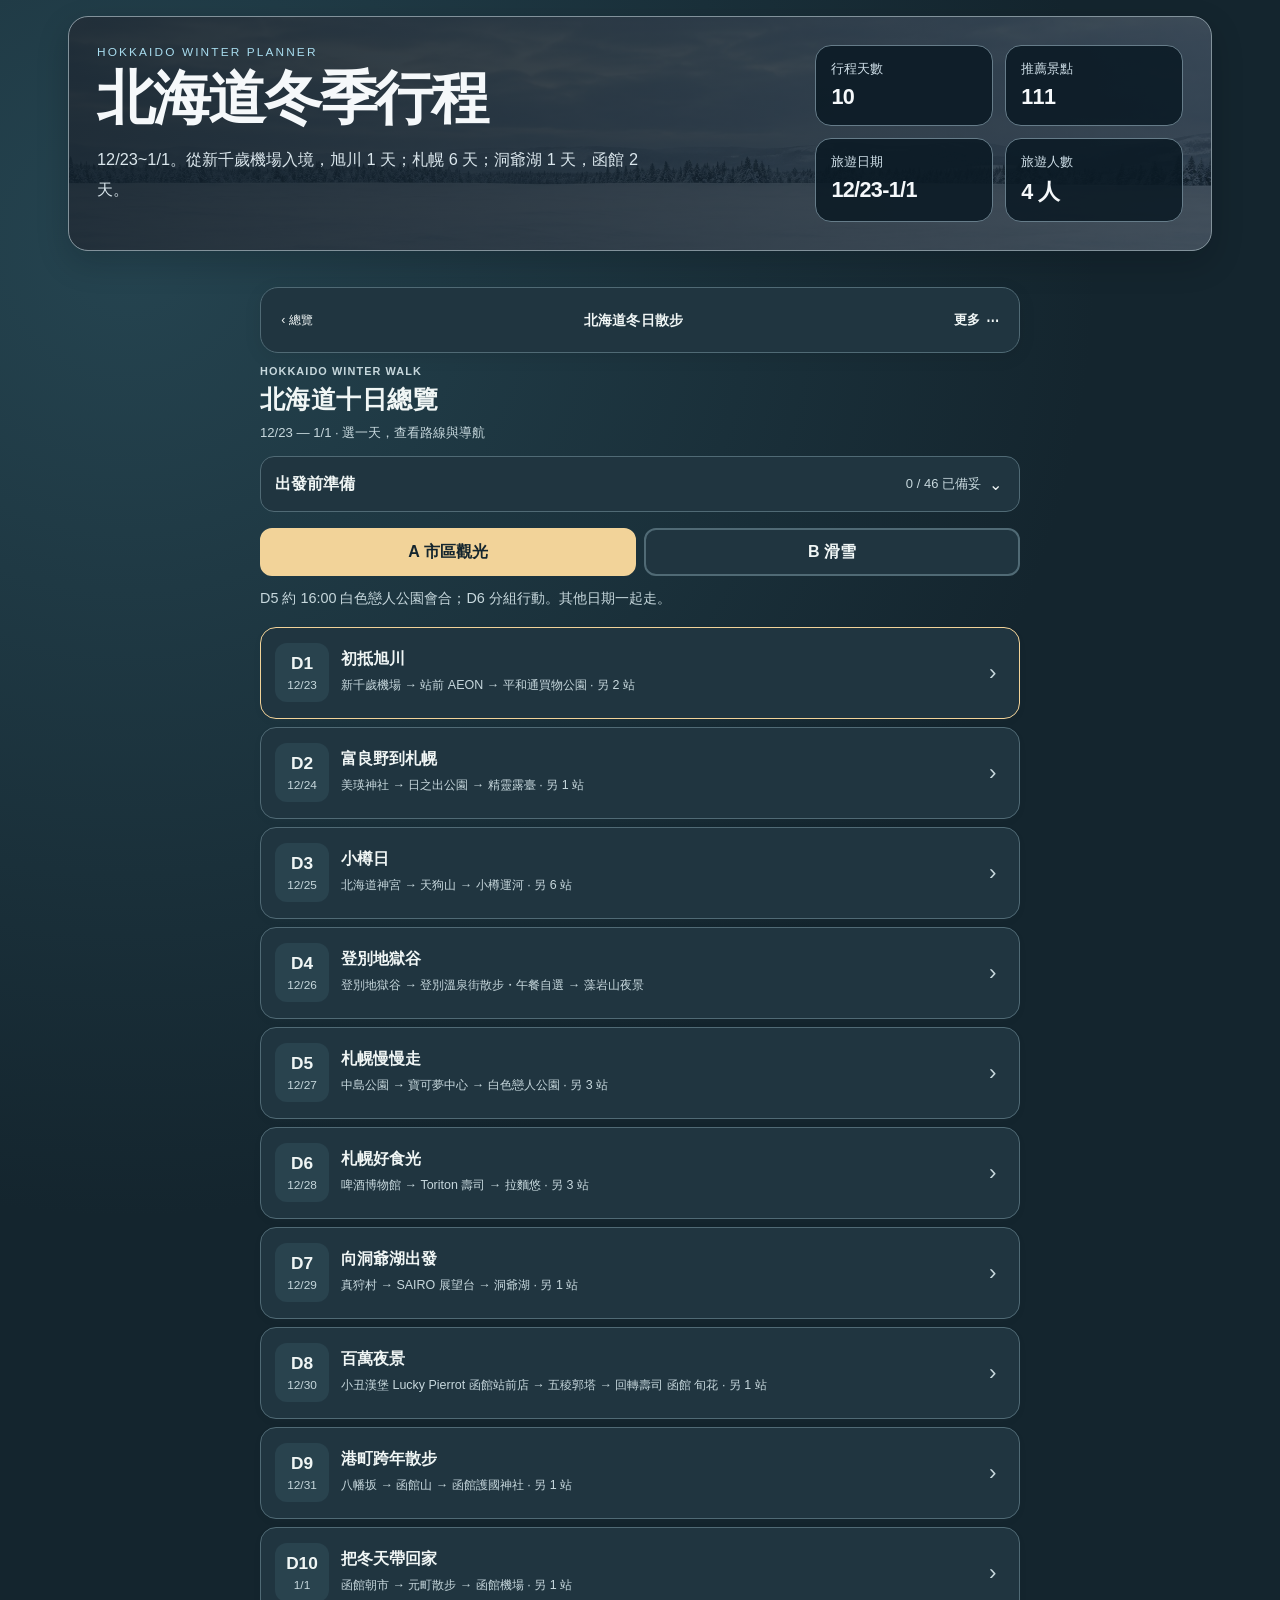
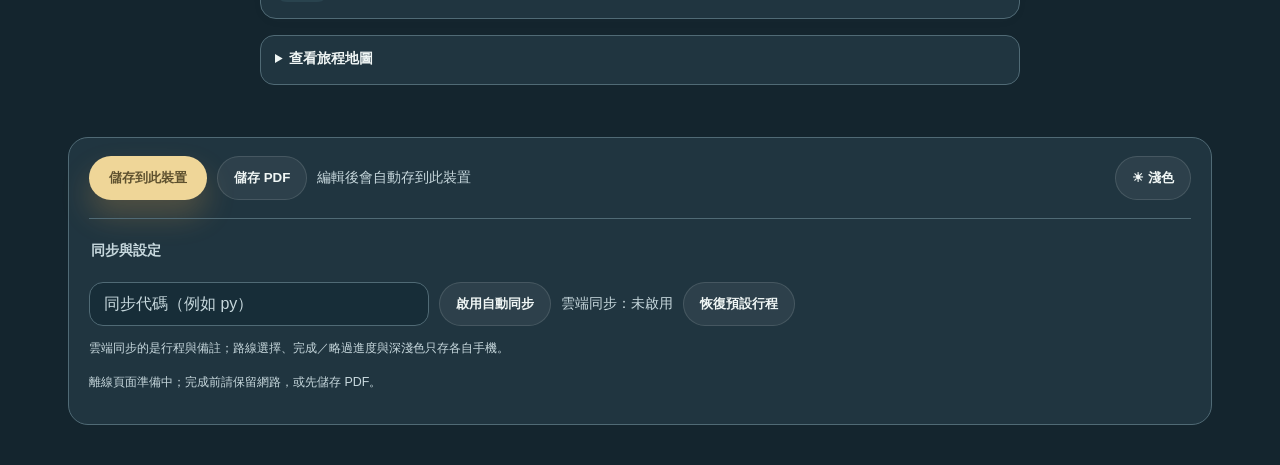
==== index.html @ 48df406d "Leave D3 lunch open without shifting itinerary times" ====
<!DOCTYPE html>
<html lang="zh-Hant">
  <head>
    <meta charset="UTF-8" />
    <meta name="viewport" content="width=device-width, initial-scale=1.0" />
    <title>北海道冬季行程 12/23-1/1</title>
    <meta
      name="description"
      content="新千歲 → 旭川 → 札幌 → 洞爺湖 → 函館。10天北海道冬季行程規劃。"
    />
    <link rel="stylesheet" href="styles.css?v=20261103-day-flights" />
    <link rel="stylesheet" href="journey.css?v=20261104-sapporo-shopping" />
    <link rel="stylesheet" href="journey-winter.css?v=20261119-d3-lunch-open" />
  </head>
  <body class="winter-view-active" data-planner-theme="dark">
    <main class="shell">
      <header class="hero card" aria-labelledby="trip-title">
        <div class="hero-copy">
          <p class="eyebrow">Hokkaido winter planner</p>
          <h1 id="trip-title" tabindex="-1">北海道冬季行程</h1>
          <div class="hero-mobile-tools">
            <span>12/23–1/1</span>
            <button type="button" id="hero-summary-toggle" aria-expanded="false" aria-controls="hero-description hero-metrics">旅程資訊 ⌄</button>
          </div>
          <p class="lede" id="hero-description">
            12/23~1/1。從新千歲機場入境，旭川 1 天；札幌 6 天；洞爺湖 1 天，函館 2 天。
          </p>
        </div>

        <div class="hero-metrics" id="hero-metrics">
          <div class="metric">
            <span>行程天數</span>
            <strong id="metric-days">10</strong>
          </div>
          <div class="metric">
            <span>推薦景點</span>
            <strong id="metric-spots">16</strong>
          </div>
          <div class="metric">
              <span>旅遊日期</span>
              <strong id="metric-season">12/23 - 1/1</strong>
            </div>
            <div class="metric">
              <span>旅遊人數</span>
              <strong id="metric-travelers">4 人</strong>
          </div>
        </div>
      </header>

      <section class="toolbar card">
        <div class="toolbar-actions toolbar-actions-primary">
          <button class="button button-primary toolbar-save" id="save-plan-btn" disabled>儲存變更</button>
          <button class="button button-secondary" id="print-plan-btn">儲存 PDF</button>
          <p class="toolbar-save-status" id="save-status">尚未儲存變更</p>
          <p class="toolbar-save-status" id="ui-message" hidden></p>
          <button type="button" class="button button-secondary theme-settings-button" id="planner-theme-toggle" aria-label="切換至淺色模式">☀ 淺色</button>
        </div>
        <section class="planner-settings" aria-labelledby="planner-settings-title">
          <h3 id="planner-settings-title" class="planner-settings-title">同步與設定</h3>
          <div class="toolbar-actions">
          <input id="sync-code-input" class="summary-input sync-code-input" type="text" minlength="2" maxlength="40" pattern="[a-zA-Z0-9_-]{2,40}" autocapitalize="off" autocorrect="off" spellcheck="false" title="只接受英文字母、數字、-、_，長度 2–40 字" placeholder="同步代碼（例如 py）" />
          <button class="button button-secondary" id="connect-sync-btn">啟用自動同步</button>
          <p class="toolbar-save-status" id="sync-status">雲端同步：未啟用</p>
          <button class="button button-secondary" id="reset-plan-btn">恢復預設行程</button>
          </div>
          <p class="travel-scope-note">雲端同步的是行程與備註；路線選擇、完成／略過進度與深淺色只存各自手機。</p>
          <p class="travel-scope-note" id="offline-status" role="status">離線準備尚未完成；可先用「儲存 PDF」保留行程副本。Google 地圖與雲端同步仍需網路。</p>
        </section>
      </section>

      <section class="workspace">
        <section class="panel card itinerary-panel">
          <div class="panel-head">
            <div>
              <p class="panel-kicker">行程編排</p>
              <h2>10日行程</h2>
            </div>
            <p class="panel-note" id="day-note">今天編輯第 1 天的行程</p>
          </div>

          <div class="day-navigation">
            <div class="winter-nav-bar">
              <button type="button" data-planner-view="overview" aria-pressed="false">‹ 總覽</button>
              <p class="winter-nav-title" tabindex="-1">北海道冬日散步</p>
              <div class="winter-nav-actions">
                <button type="button" data-planner-view="travel" aria-pressed="false">完成編輯</button>
                <details class="planner-menu" id="planner-menu">
                  <summary aria-label="更多行程功能">更多 <span aria-hidden="true">⋯</span></summary>
                  <div class="planner-menu-panel">
                    <button type="button" id="open-complete-schedule" aria-haspopup="dialog" aria-controls="complete-schedule-dialog">查看完整時間表</button>
                    <button type="button" data-planner-view="edit" aria-pressed="false">編輯行程</button>
                    <a href="#planner-settings-title">同步與設定</a>
                  </div>
                </details>
              </div>
            </div>
            <div class="view-switch" role="group" aria-label="行程檢視方式">
              <button type="button" data-planner-view="overview" aria-pressed="false"><span aria-hidden="true">🗺️</span>總覽</button>
              <button type="button" data-planner-view="edit" aria-pressed="true">行程編輯</button>
              <button type="button" data-planner-view="travel" aria-pressed="false"><img src="assets/pikachu-travel-cutout.png" width="26" height="26" alt="" />旅途中</button>
            </div>
            <div class="day-tabs-controls">
              <button type="button" id="day-tabs-prev" aria-label="顯示前面的日期" aria-controls="day-tabs" disabled>‹</button>
              <div class="day-tabs" id="day-tabs"></div>
              <button type="button" id="day-tabs-next" aria-label="顯示後面的日期" aria-controls="day-tabs">›</button>
            </div>
            <div class="local-save-bar">
              <p id="local-save-status" role="status" aria-live="polite">編輯後會自動存到此裝置</p>
              <button class="small-button" id="retry-local-save-btn" type="button" hidden>重試儲存</button>
            </div>
          </div>
          <section id="sync-conflict-panel" class="sync-conflict-panel" aria-labelledby="sync-conflict-title" hidden>
            <h3 id="sync-conflict-title">同步內容需要確認</h3>
            <p id="sync-conflict-note" role="status"></p>
            <div id="sync-conflict-options"></div>
            <button class="small-button alt" id="resolve-sync-conflicts-btn" type="button" disabled>套用選擇並同步</button>
          </section>
          <section id="journey-view" class="journey-view" aria-label="旅途中行程" hidden></section>
          <div id="mobile-day-summary"></div>
          <div id="day-flight"></div>
          <div id="day-departure"></div>
          <section id="day-timing-draft" class="day-timing-draft" aria-labelledby="day-timing-title" hidden></section>
          <details id="day-alternative-shell" class="day-alternative" hidden>
            <summary>Day 2 備案 · 天候有變時查看</summary>
            <div id="day-alternative"></div>
          </details>
          <div class="itinerary-list" id="itinerary-list"></div>
          <details id="day-options-shell" class="day-alternative" hidden>
            <summary id="day-options-title">當日備選</summary>
            <div id="day-options"></div>
          </details>
          <div class="itinerary-dropzone" id="itinerary-dropzone">拖曳行程到這裡移除</div>
        </section>

        <section class="panel card explore-panel">
          <div class="panel-head">
            <div>
              <p class="panel-kicker">景點庫</p>
              <h2>可加入的北海道地點</h2>
            </div>
            <p class="panel-note">拖曳或點按即可加入目前天數</p>
          </div>

          <label class="search-wrap explore-search">
            <span class="search-icon" aria-hidden="true">⌕</span>
            <input id="search-input" type="search" aria-label="搜尋景點" placeholder="搜尋景點、餐廳或地區" />
          </label>
          <div class="spot-filters">
            <div class="spot-filter-row">
              <span class="spot-filter-label">地區</span>
              <div class="spot-area-tabs" id="spot-area-tabs" aria-label="地區篩選"></div>
            </div>
            <div class="spot-filter-row">
              <span class="spot-filter-label">類型</span>
              <div class="spot-category-tabs" id="spot-category-tabs" aria-label="類型篩選"></div>
            </div>
          </div>
          <div class="spot-grid" id="spot-grid"></div>
          <div class="spot-pagination" id="spot-pagination"></div>
        </section>

        <aside class="panel card detail-panel">
          <div class="panel-head">
            <div>
              <p class="panel-kicker">行程概覽</p>
              <h2>北海道冬季行程</h2>
            </div>
          </div>

          <div class="summary-figure">
            <span>焦點地區</span>
            <strong id="focus-area">札幌 / 小樽 / 洞爺湖</strong>
            <p id="focus-copy">12/23～1/1。從新千歲機場入境，旭川 1 天；札幌 6 天；洞爺湖 1 天，函館 2 天。</p>
          </div>

          <div class="summary-grid">
            <div>
              <span>旅程風格</span>
              <strong id="style-value">冬季限定</strong>
            </div>
            <div>
              <span>自駕安排</span>
              <strong id="route-value">札幌核心，向小樽、洞爺與函館延伸</strong>
            </div>
            <div>
              <span>租車車型</span>
              <strong id="car-model-value">VOXY</strong>
            </div>
            <div>
              <span>最近更新</span>
              <strong id="updated-value">即時同步</strong>
            </div>
          </div>

          <div class="focus-card" id="focus-card">
            <button class="small-button" id="back-to-day" type="button" hidden>返回當日行程</button>
            <span class="focus-tag" id="focus-tag">當日行程</span>
            <h3 id="focus-title">Day 1 · 12/23</h3>
            <p id="focus-desc">
              從新千歲機場出發，前往旭川。
            </p>
            <div class="focus-meta" id="focus-meta"></div>
            <div class="focus-practical" id="focus-practical"></div>
          </div>

          <div class="change-log-section">
            <div class="stay-head">
              <div>
                <p class="panel-kicker">共編紀錄</p>
                <h2>最近誰改了什麼</h2>
              </div>
            </div>
            <div class="change-log-grid" id="change-log-grid"></div>
          </div>

          <div class="stay-section">
            <div class="stay-head">
              <div>
                <p class="panel-kicker">住宿安排</p>
                <h2>沿途住宿</h2>
              </div>
            </div>
            <div class="stay-grid" id="stay-grid"></div>
          </div>
        </aside>
      </section>
    </main>

    <div class="undo-toast" id="undo-toast" hidden>
      <p id="undo-message" role="status" aria-live="polite">已移除景點</p>
      <button class="small-button" id="undo-action-btn" type="button">復原</button>
      <button class="small-button undo-dismiss" id="undo-dismiss-btn" type="button" aria-label="關閉復原提示">×</button>
    </div>

    <dialog class="complete-schedule-dialog" id="complete-schedule-dialog" aria-labelledby="complete-schedule-title" aria-describedby="complete-schedule-note">
      <header class="complete-schedule-header">
        <h2 id="complete-schedule-title">完整時間表</h2>
        <button type="button" id="close-complete-schedule" aria-label="關閉完整時間表" autofocus>關閉 <span aria-hidden="true">×</span></button>
      </header>
      <div class="complete-schedule-scroll">
        <p id="complete-schedule-note">以下為日本當地時間與規劃估時；交通、候位與天候可能影響實際安排。</p>
        <div id="complete-schedule-content"></div>
      </div>
    </dialog>
    <section class="print-report" id="print-report" aria-hidden="true"></section>

    <!-- deploy-stamp: 2026-09-21T18:00:00+08:00 -->
    <script src="sync-config.js"></script>
    <script src="timing-drafts.js?v=20261119-d3-lunch-open"></script>
    <script src="app.js?v=20261119-d3-lunch-open"></script>
    <script src="travel-tools.js?v=20261119-d3-lunch-open"></script>
    <script src="journey-scenes.js?v=20261119-d3-lunch-open"></script>
    <script src="departure-prep.js?v=20261119-d3-lunch-open"></script>
    <script src="journey.js?v=20261119-d3-lunch-open"></script>
    <script src="offline.js?v=20261119-d3-lunch-open"></script>
  </body>
</html>
---- styles.css ----
:root {
  color-scheme: dark;
  --bg: #111d26;
  --bg-soft: #172630;
  --card: #1c2b35;
  --card-strong: #24343e;
  --line: rgba(204, 215, 216, 0.16);
  --text: #f2f1ea;
  --muted: #b6c2c6;
  --accent: #ffb347;
  --accent-2: #6bd4ff;
  --accent-3: #8ff0c0;
  --shadow: 0 12px 32px rgba(3, 10, 15, 0.2);
  --radius-xl: 20px;
  --radius-lg: 18px;
  --radius-md: 16px;
}

* {
  box-sizing: border-box;
}

html {
  min-height: 100%;
  scroll-behavior: smooth;
}

body {
  margin: 0;
  min-height: 100vh;
  font-family: "Noto Sans TC", "PingFang TC", "Hiragino Sans", "Microsoft JhengHei", sans-serif;
  color: var(--text);
  background: linear-gradient(180deg, #1b2a33 0%, #121e27 38%, #101a23 100%);
  overflow-x: hidden;
  overscroll-behavior-x: none;
}

.print-report {
  display: none;
}

#day-departure:empty { display: none; }
.workspace.is-travel #day-departure { display: none; }
.day-departure {
  display: flex;
  flex-wrap: wrap;
  align-items: center;
  gap: 12px;
  margin: 0 0 16px;
  padding: 14px;
  border: 1px solid var(--line);
  border-left: 4px solid var(--accent-2);
  border-radius: 14px;
  background: var(--card);
  color: var(--text);
  break-inside: avoid;
}
.day-departure-copy { flex: 1 1 210px; min-width: 0; }
.day-departure h3 { margin: 5px 0 8px; color: var(--text); font-size: 1rem; line-height: 1.5; overflow-wrap: anywhere; }
.day-departure p { margin: 4px 0 0; color: var(--muted); font-size: .9rem; line-height: 1.7; overflow-wrap: anywhere; }
.day-departure p strong { color: var(--text); }
.day-departure .day-departure-label { color: var(--accent-2); font-weight: 700; }
.day-departure > a { display: inline-flex; align-items: center; justify-content: center; min-height: 44px; flex-shrink: 0; }
.split-routes { flex: 1 1 100%; min-width: 0; border-top: 1px solid var(--line); padding-top: 10px; }
.split-ski-route { margin-top: 8px; }
.split-ski-route summary { display: list-item; min-height: 44px; padding: 10px 4px; color: var(--text); font-weight: 700; cursor: pointer; }
.split-ski-route a { display: inline-flex; align-items: center; min-height: 44px; margin-top: 10px; white-space: normal; }
.split-routes > a { display: inline-flex; align-items: center; min-height: 44px; margin-top: 10px; white-space: normal; }
.group-route-picker { margin: 0 0 16px; color: var(--text); }
.group-route-switch { display: grid; grid-template-columns: repeat(2, minmax(0, 1fr)); gap: 8px; }
.group-route-switch button { min-height: 48px; padding: 10px 8px; border: 2px solid var(--line); border-radius: 12px; background: var(--card); color: var(--text); font: inherit; font-weight: 700; cursor: pointer; }
.group-route-switch button[aria-pressed="true"] { background: var(--accent); color: var(--bg); border-color: var(--accent); }
.group-route-switch button:focus-visible { outline: 2px solid var(--accent-2); outline-offset: 3px; }
.group-route-picker p { color: var(--muted); font-size: .9rem; line-height: 1.7; margin: 10px 0 0; overflow-wrap: anywhere; }
.group-ski-stages { list-style: none; margin: 16px 0; padding: 0; }
.group-ski-stages li { padding: 12px 0; border-top: 1px solid var(--line); }
.group-ski-stages h4 { margin: 5px 0; font-size: 1rem; color: var(--text); }
.group-ski-actions { display: flex; flex-wrap: wrap; gap: 10px; }
.group-ski-actions a { display: inline-flex; align-items: center; min-height: 44px; white-space: normal; }
@media print {
  .print-report .day-departure { background: #fff; color: #24343e; border-color: #b6c2c6; padding: 10px; }
  .print-report .day-departure h3,
  .print-report .day-departure p,
  .print-report .day-departure p strong { color: #24343e; }
  .print-report .day-departure > a { color: #24343e; background: #fff; }
}

.day-timing-draft {
  margin-bottom: 16px;
  padding: 14px;
  border: 1px solid rgba(107, 212, 255, 0.3);
  border-radius: 16px;
  background: rgba(107, 212, 255, 0.05);
}
.day-timing-draft[hidden] { display: none; }
.day-timing-draft h3 { margin: 0 0 8px; font-size: 1rem; }
.day-timing-draft p {
  margin: 6px 0 0;
  color: var(--muted);
  font-size: 0.9rem;
  line-height: 1.7;
  overflow-wrap: anywhere;
}
.day-schedule { margin-top: 10px; border-top: 1px solid var(--line); }
.day-schedule > summary { min-height: 44px; padding: 12px 0; cursor: pointer; color: var(--text); font-weight: 700; }
.day-schedule > summary:focus-visible { outline: 2px solid var(--accent-2); outline-offset: 2px; }
.day-schedule ol { list-style: none; margin: 0; padding: 0; }
.day-schedule li { display: grid; grid-template-columns: minmax(112px, .32fr) 1fr; gap: 10px; padding: 10px 0; border-top: 1px solid var(--line); }
.day-schedule-time { color: var(--accent-2); font-size: .9rem; }
.day-schedule li span { min-width: 0; }
.day-schedule li b { display: block; color: var(--text); font-size: .9rem; }
.day-schedule li small { display: block; margin-top: 4px; color: var(--muted); font-size: .84rem; line-height: 1.6; overflow-wrap: anywhere; }
.day-schedule-route strong, .day-schedule-warning strong { color: var(--text); }
.day-schedule-warning { padding-left: 10px; border-left: 3px solid var(--accent); }
.day-schedule-sources a { color: var(--accent-2); text-underline-offset: 3px; }
@media (max-width: 480px) { .day-schedule li { grid-template-columns: 1fr; gap: 2px; } }
.stop-timing {
  padding: 10px 12px;
  border-left: 3px solid var(--accent-2);
  border-radius: 8px;
  background: rgba(107, 212, 255, 0.07);
  min-width: 0;
}
.stop-timing > p:first-child {
  display: flex;
  flex-wrap: wrap;
  align-items: center;
  gap: 8px;
  margin: 0;
  color: var(--accent-2);
  font-size: 0.92rem;
}
.stop-timing > p:first-child span { color: var(--muted); font-size: 0.76rem; }
.stop-timing .stop-timing-note {
  margin: 6px 0 0;
  color: var(--muted);
  font-size: 0.83rem;
  line-height: 1.65;
  overflow-wrap: anywhere;
}
.stop-timing-optional { border-color: var(--accent); background: rgba(255, 179, 71, 0.06); }
.stop-timing-optional > p:first-child { color: var(--accent); }
.stop-name-link { color: inherit; text-decoration: none; }
.stop-name-link:hover,
.stop-name-link:focus-visible { color: var(--accent-2); text-decoration: underline; }

.day-alternative {
  margin-bottom: 18px;
  padding: 16px;
  border: 1px solid rgba(107, 212, 255, 0.3);
  border-radius: 16px;
  background: rgba(107, 212, 255, 0.05);
}
.day-alternative[hidden] { display: none; }
.day-alternative > summary { cursor: pointer; font-weight: 600; line-height: 1.6; padding: 6px 0; }
.day-alternative[open] > summary { margin-bottom: 12px; }
.day-route-details summary { cursor: pointer; min-height: 44px; padding: 10px 0; font-size: 0.85rem; color: var(--accent-2); }
.day-alternative h3 { margin: 0 0 12px; font-size: 1rem; }
.day-alternative p { color: var(--muted); font-size: 0.88rem; line-height: 1.7; overflow-wrap: anywhere; }
.alternative-tabs { display: flex; flex-wrap: wrap; gap: 8px; }
.alternative-tabs .small-button { width: auto; flex: 1; }
.alternative-tabs [aria-pressed="true"] { background: rgba(107, 212, 255, 0.2); border-color: var(--accent-2); }
.day-alternative button:disabled { opacity: 0.55; cursor: default; }
.day-option-card { margin-top: 14px; padding-top: 14px; border-top: 1px solid var(--line); min-width: 0; }
.day-option-card h3 { line-height: 1.6; overflow-wrap: anywhere; }
.day-option-card ul { padding-left: 22px; color: var(--muted); font-size: 0.88rem; line-height: 1.8; }
.day-option-card .stop-quick-actions { margin-top: 12px; }
.day-options-note { margin: 0 0 12px; }
.inline-lunch-options { min-width: 0; margin: 0; }
.lunch-candidate > summary { min-height: 44px; padding: 10px 0; color: var(--text); font-weight: 700; line-height: 1.6; cursor: pointer; overflow-wrap: anywhere; }
.journey-lunch-choice { min-width: 0; list-style: none; margin: 12px 0 18px 35px; }
.airport-bus-timetable { width: 100%; border-collapse: collapse; table-layout: fixed; font-size: 0.86rem; }
.airport-bus-timetable th,
.airport-bus-timetable td { padding: 9px 7px; border-bottom: 1px solid var(--line); text-align: left; }
.airport-bus-timetable th { color: var(--accent-2); font-size: 0.78rem; }
.airport-bus-timetable td:first-child,
.airport-bus-timetable td:nth-child(2) { color: var(--text); font-weight: 700; white-space: nowrap; }
.airport-bus-timetable td:last-child { color: var(--muted); }
.bus-timetable-note { margin: 12px 0; }

button,
input,
select {
  touch-action: manipulation;
}

.day-tab.drop-target {
  border-color: rgba(107, 212, 255, 0.55);
  background: rgba(107, 212, 255, 0.08);
}

.meal-planner {
  margin: 22px 0 0;
  padding: 18px 0 4px;
  border-top: 1px solid var(--line);
  border-bottom: 1px solid var(--line);
}

.meal-planner-head,
.meal-slot-head,
.meal-selection,
.meal-selection-actions {
  display: flex;
  align-items: center;
  justify-content: space-between;
  gap: 12px;
}

.meal-planner-head {
  align-items: flex-start;
  margin-bottom: 4px;
}

.meal-planner-head h3,
.meal-slot h4 {
  margin: 0;
}

.meal-planner-head h3 {
  font-size: 1.05rem;
}

.meal-planner-head > strong {
  color: var(--accent-2);
  font-size: 0.82rem;
  white-space: nowrap;
}

.meal-slot {
  padding: 16px 0;
  border-top: 1px solid rgba(165, 191, 220, 0.12);
}

.meal-slot-head {
  align-items: flex-start;
  margin-bottom: 12px;
}

.meal-slot h4 {
  font-size: 1rem;
}

.meal-time-label {
  margin: 0 0 2px;
  color: var(--accent);
  font-size: 0.76rem;
  font-weight: 800;
}

.meal-status-tags {
  display: flex;
  flex-wrap: wrap;
  justify-content: flex-end;
  gap: 6px;
}

.meal-tag-important {
  color: #fff1d4;
  background: rgba(255, 179, 71, 0.18);
}

.meal-tag-booked {
  color: #d9ffed;
  background: rgba(143, 240, 192, 0.16);
}

.meal-fields {
  display: grid;
  grid-template-columns: repeat(6, minmax(0, 1fr));
  gap: 10px;
}

.meal-field {
  display: grid;
  grid-column: span 2;
  gap: 6px;
  min-width: 0;
}

.meal-field-primary,
.meal-field-backup {
  grid-column: span 3;
}

.meal-field-note {
  grid-column: 1 / -1;
}

.meal-field > span {
  color: var(--muted);
  font-size: 0.76rem;
  font-weight: 700;
}

.meal-control {
  width: 100%;
  min-width: 0;
  min-height: 42px;
  border: 1px solid rgba(255, 255, 255, 0.12);
  border-radius: 8px;
  padding: 9px 10px;
  background: #0a1627;
  color: var(--text);
  font: inherit;
  font-size: 0.82rem;
  outline: none;
}

.meal-control:focus {
  border-color: rgba(107, 212, 255, 0.62);
  box-shadow: 0 0 0 3px rgba(107, 212, 255, 0.1);
}

.meal-selection {
  align-items: flex-start;
  margin-top: 12px;
  padding-left: 10px;
  border-left: 3px solid rgba(107, 212, 255, 0.48);
}

.meal-selection > div:first-child {
  display: grid;
  gap: 3px;
  min-width: 0;
}

.meal-selection strong {
  font-size: 0.9rem;
}

.meal-selection span,
.meal-selection small {
  color: var(--muted);
  font-size: 0.76rem;
  line-height: 1.5;
}

.meal-selection-actions {
  flex: 0 0 auto;
  justify-content: flex-end;
}

.meal-clear {
  margin-top: 10px;
}

.meal-clear:disabled {
  opacity: 0.45;
  cursor: default;
}

.itinerary-list.drop-target {
  outline: 1px dashed rgba(107, 212, 255, 0.42);
  outline-offset: 10px;
  border-radius: 24px;
}

.spot-card.dragging {
  opacity: 0.65;
  transform: scale(0.99);
}

.summary-input {
  width: 100%;
  border: 1px solid rgba(255, 255, 255, 0.1);
  background: rgba(3, 10, 19, 0.54);
  color: var(--text);
  border-radius: 14px;
  padding: 12px 14px;
  outline: none;
  font: inherit;
}

.summary-input:focus {
  border-color: rgba(107, 212, 255, 0.6);
  box-shadow: 0 0 0 4px rgba(107, 212, 255, 0.1);
}

.spot-pagination {
  display: flex;
  align-items: center;
  justify-content: center;
  gap: 14px;
  margin-top: 14px;
  padding: 8px 0;
}

.page-btn {
  appearance: none;
  border: 1px solid rgba(255, 255, 255, 0.14);
  background: rgba(255, 255, 255, 0.06);
  color: var(--text);
  border-radius: 999px;
  width: 44px;
  height: 44px;
  font-size: 1.3rem;
  line-height: 1;
  cursor: pointer;
  transition: all 180ms ease;
  display: inline-flex;
  align-items: center;
  justify-content: center;
}

.page-btn:hover:not(:disabled) {
  background: rgba(107, 212, 255, 0.14);
  border-color: rgba(107, 212, 255, 0.4);
}

.page-btn:disabled {
  opacity: 0.35;
  cursor: not-allowed;
}

.page-info {
  color: var(--muted);
  font-size: 0.9rem;
  min-width: 48px;
  text-align: center;
}

.itinerary-dropzone {
  margin-top: 12px;
  padding: 14px 16px;
  border-radius: 18px;
  border: 1px dashed rgba(255, 179, 71, 0.28);
  background: rgba(255, 179, 71, 0.08);
  color: var(--muted);
  text-align: center;
  font-weight: 700;
  transition: all 180ms ease;
}

.itinerary-dropzone.active-dropzone {
  border-color: rgba(255, 179, 71, 0.62);
  background: rgba(255, 179, 71, 0.16);
  color: var(--text);
}

.stay-section {
  display: grid;
  gap: 12px;
}

.change-log-section {
  display: grid;
  gap: 8px;
}

.change-log-grid {
  display: grid;
  gap: 6px;
}

.change-log-details {
  margin-top: 2px;
  border-top: 1px solid rgba(255, 255, 255, 0.08);
}

.change-log-summary {
  display: flex;
  align-items: center;
  justify-content: space-between;
  gap: 10px;
  padding: 9px 2px 3px;
  color: var(--muted);
  font-size: 0.78rem;
  font-weight: 700;
  cursor: pointer;
  list-style: none;
}

.change-log-summary::-webkit-details-marker {
  display: none;
}

.change-log-summary::before {
  content: "⌄";
  order: 2;
  margin-left: auto;
  color: var(--accent);
  font-size: 1rem;
  line-height: 1;
  transition: transform 180ms ease;
}

.change-log-details[open] .change-log-summary::before {
  transform: rotate(180deg);
}

.change-log-count {
  color: var(--accent);
  font-size: 0.72rem;
  white-space: nowrap;
}

.change-log-more-list {
  display: grid;
  gap: 6px;
  padding-top: 3px;
}

.change-log-card {
  padding: 8px 10px;
  border-radius: 10px;
  background: rgba(255, 255, 255, 0.04);
  border: 1px solid rgba(255, 255, 255, 0.08);
}

.change-log-main {
  margin: 0;
  color: var(--text);
  font-size: 0.82rem;
  font-weight: 700;
  line-height: 1.35;
}

.change-log-sub {
  margin: 2px 0 0;
  color: var(--muted);
  font-size: 0.72rem;
}

.map-link {
  display: inline-flex;
  align-items: center;
  margin-top: 8px;
  color: #d8f2ff;
  font-size: 0.84rem;
  text-decoration: none;
  border-bottom: 1px dashed rgba(107, 212, 255, 0.45);
}

.map-link:hover {
  color: #ffffff;
  border-bottom-color: rgba(255, 255, 255, 0.7);
}

.stay-grid {
  display: grid;
  gap: 10px;
}

.stay-card {
  padding: 14px 16px;
  border-radius: 18px;
  background: rgba(255, 255, 255, 0.04);
  border: 1px solid rgba(255, 255, 255, 0.08);
}

.stay-card h3 {
  margin: 6px 0 6px;
  font-size: 1rem;
}

.stay-card p {
  margin: 0;
  color: var(--muted);
  line-height: 1.6;
}

.stay-label {
  display: inline-flex;
  align-items: center;
  padding: 6px 10px;
  border-radius: 999px;
  background: rgba(107, 212, 255, 0.1);
  color: #d9e9fb;
  font-size: 0.78rem;
}

.shell {
  width: min(1320px, calc(100vw - 32px));
  margin: 0 auto;
  padding: 28px 0 42px;
}

.card {
  background: var(--card);
  border: 1px solid var(--line);
  border-radius: var(--radius-xl);
  box-shadow: var(--shadow);
}

.hero,
.toolbar,
.panel,
.metric,
.toolbar-actions {
  min-width: 0;
}

.hero {
  display: grid;
  grid-template-columns: minmax(0, 1.7fr) minmax(280px, 0.9fr);
  gap: 24px;
  padding: 32px;
  background-image:
    linear-gradient(90deg, rgba(15, 29, 39, 0.88) 0%, rgba(15, 29, 39, 0.71) 43%, rgba(15, 29, 39, 0.54) 100%),
    url("assets/hero-snow-hokkaido-v2.jpg");
  background-position: center;
  background-size: cover;
  background-repeat: no-repeat;
}

.hero-copy,
.hero-metrics,
.toolbar-actions,
.search-wrap,
.search-wrap input {
  min-width: 0;
}

.eyebrow,
.panel-kicker,
.toolbar-label,
.focus-tag {
  margin: 0 0 8px;
  text-transform: uppercase;
  letter-spacing: 0.18em;
  font-size: 0.74rem;
  color: var(--accent-2);
}

.hero h1 {
  margin: 0;
  font-size: clamp(2.6rem, 5vw, 4.8rem);
  line-height: 0.94;
  letter-spacing: -0.05em;
}

.lede {
  margin: 18px 0 0;
  max-width: 62ch;
  color: var(--muted);
  font-size: 1.02rem;
  line-height: 1.8;
}

.hero-actions {
  display: flex;
  gap: 12px;
  flex-wrap: wrap;
  margin-top: 24px;
}

.button {
  appearance: none;
  border: 0;
  padding: 12px 16px;
  min-height: 44px;
  border-radius: 999px;
  color: var(--text);
  font-weight: 700;
  cursor: pointer;
  transition: transform 180ms ease, box-shadow 180ms ease, background 180ms ease;
}

.button:hover {
  transform: translateY(-1px);
}

.button-primary {
  background: linear-gradient(135deg, #ffb347, #ff8b5c);
  color: #172630;
  box-shadow: 0 16px 30px rgba(255, 179, 71, 0.22);
}

.button-secondary {
  background: rgba(255, 255, 255, 0.06);
  border: 1px solid rgba(255, 255, 255, 0.12);
}

.hero-metrics {
  display: grid;
  gap: 14px;
}

.metric,
.summary-grid > div {
  display: grid;
  gap: 6px;
  padding: 18px;
  border-radius: var(--radius-md);
  background: rgba(255, 255, 255, 0.04);
  border: 1px solid rgba(255, 255, 255, 0.08);
}

.hero .metric {
  background: rgba(20, 34, 44, 0.86);
  border-color: rgba(224, 233, 233, 0.17);
}

.metric span,
.summary-grid span,
.focus-meta span,
.summary-figure span {
  color: var(--muted);
  font-size: 0.84rem;
}

.metric strong,
.summary-grid strong,
.summary-figure strong {
  font-size: 1.35rem;
  letter-spacing: -0.03em;
}

.flight-panel {
  margin-top: 18px;
  padding: 22px;
}

.flight-panel-heading,
.flight-card-head {
  display: flex;
  align-items: baseline;
  justify-content: space-between;
  gap: 12px;
}

.flight-panel-heading {
  margin-bottom: 16px;
}

.flight-panel-heading h2 {
  margin: 0;
  font-size: 1.35rem;
}

.flight-panel-heading > p {
  margin: 0;
  color: var(--muted);
  font-size: 0.86rem;
}

.flight-grid {
  display: grid;
  grid-template-columns: repeat(2, minmax(0, 1fr));
  gap: 14px;
}
.day-flight-panel { min-width: 0; margin: 0 0 16px; padding: 16px; }
.day-flight-panel .flight-grid { grid-template-columns: minmax(0, 1fr); }
.day-flight-panel .flight-panel-heading h3 { margin: 0; font-size: 1.05rem; }
#day-flight:empty { display: none; }

.flight-card {
  min-width: 0;
  padding: 18px;
  border: 1px solid rgba(107, 212, 255, 0.22);
  border-radius: var(--radius-lg);
  background: rgba(107, 212, 255, 0.045);
}

.flight-card-head strong {
  font-size: 1.05rem;
  text-align: right;
}

.flight-direction {
  color: var(--accent);
  font-size: 0.85rem;
  font-weight: 700;
}

.flight-date {
  margin: 8px 0 0;
  color: var(--muted);
  font-size: 0.88rem;
}

.flight-route {
  display: grid;
  grid-template-columns: minmax(0, 1fr) auto minmax(0, 1fr);
  align-items: center;
  gap: 12px;
  margin: 16px 0;
}

.flight-point {
  display: grid;
  gap: 2px;
  min-width: 0;
}

.flight-point:last-child {
  text-align: right;
}

.flight-point time {
  font-size: 1.7rem;
  font-weight: 800;
  line-height: 1.1;
}

.flight-point strong {
  color: var(--accent-2);
  font-size: 1.05rem;
  letter-spacing: 0.05em;
}

.flight-point span {
  color: var(--muted);
  font-size: 0.82rem;
  line-height: 1.4;
  overflow-wrap: anywhere;
}

.flight-arrow {
  color: var(--accent-2);
  font-size: 1.35rem;
}

.flight-meta {
  display: flex;
  flex-wrap: wrap;
  gap: 6px;
}

.flight-meta span {
  padding: 5px 8px;
  border: 1px solid rgba(255, 255, 255, 0.1);
  border-radius: 999px;
  color: var(--text);
  font-size: 0.78rem;
}

.toolbar {
  display: grid;
  grid-template-columns: minmax(0, 1fr);
  gap: 18px;
  padding: 18px 20px;
  margin-top: 18px;
}

.toolbar-block {
  display: grid;
  gap: 10px;
}

.toolbar-block.grow {
  min-width: 0;
}

.toolbar-actions {
  display: flex;
  flex-wrap: wrap;
  gap: 10px;
  align-items: center;
}
.toolbar-actions-primary .theme-settings-button { margin-inline-start: auto; min-height: 44px; }

.toolbar-save {
  min-width: 118px;
}

.toolbar-save:disabled {
  opacity: 0.45;
  cursor: not-allowed;
  box-shadow: none;
}

.toolbar-save-status {
  margin: 0;
  color: var(--muted);
  font-size: 0.86rem;
}

#ui-message {
  padding: 6px 10px;
  border-radius: 10px;
  border: 1px solid rgba(107, 212, 255, 0.35);
  background: rgba(107, 212, 255, 0.12);
  color: #d8f2ff;
}

#ui-message[data-kind="warn"] {
  border-color: rgba(255, 179, 71, 0.45);
  background: rgba(255, 179, 71, 0.12);
  color: #ffe6be;
}

.sync-code-input {
  min-width: 240px;
  max-width: 340px;
}

.chip-row {
  display: flex;
  flex-wrap: wrap;
  gap: 10px;
}

.chip {
  border: 1px solid rgba(255, 255, 255, 0.12);
  background: rgba(255, 255, 255, 0.04);
  color: var(--text);
  border-radius: 999px;
  padding: 9px 13px;
  min-height: 44px;
  font-weight: 700;
  cursor: pointer;
  transition: all 180ms ease;
}

.chip.active {
  background: linear-gradient(135deg, rgba(107, 212, 255, 0.22), rgba(107, 212, 255, 0.08));
  border-color: rgba(107, 212, 255, 0.45);
  color: #d8f5ff;
}

.search-wrap {
  position: relative;
  display: flex;
  align-items: center;
}

.search-icon {
  position: absolute;
  left: 16px;
  color: var(--muted);
  font-size: 1rem;
}

.search-wrap input {
  width: 100%;
  border: 1px solid rgba(255, 255, 255, 0.1);
  background: rgba(3, 10, 19, 0.54);
  color: var(--text);
  border-radius: 16px;
  padding: 14px 16px 14px 44px;
  min-height: 44px;
  outline: none;
  font-size: 1rem;
}

.search-wrap input:focus {
  border-color: rgba(107, 212, 255, 0.6);
  box-shadow: 0 0 0 4px rgba(107, 212, 255, 0.1);
}

.workspace {
  display: grid;
  grid-template-columns: minmax(0, 1.15fr) minmax(0, 1.2fr) minmax(300px, 0.75fr);
  gap: 18px;
  margin-top: 18px;
  align-items: start;
}

.panel {
  padding: 22px;
}

.panel-head {
  display: flex;
  justify-content: space-between;
  gap: 16px;
  align-items: flex-start;
  margin-bottom: 18px;
}

.panel h2 {
  margin: 0;
  font-size: 1.35rem;
  letter-spacing: -0.03em;
}

.panel-note {
  margin: 4px 0 0;
  color: var(--muted);
  font-size: 0.92rem;
  line-height: 1.6;
  text-align: right;
}

.day-tabs {
  display: grid;
  grid-template-columns: repeat(5, minmax(0, 1fr));
  gap: 10px;
  margin-bottom: 18px;
}

.day-tab {
  border: 1px solid rgba(255, 255, 255, 0.08);
  background: rgba(255, 255, 255, 0.04);
  border-radius: 16px;
  padding: 12px 10px;
  min-height: 44px;
  color: var(--text);
  cursor: pointer;
  text-align: left;
  transition: all 180ms ease;
}

.day-tab strong,
.day-tab span {
  display: block;
}

.day-tab span {
  color: var(--muted);
  font-size: 0.8rem;
  margin-top: 4px;
}

.day-tab.active {
  background: linear-gradient(135deg, rgba(255, 179, 71, 0.2), rgba(255, 139, 92, 0.16));
  border-color: rgba(255, 179, 71, 0.46);
  transform: translateY(-1px);
}

.day-tab.drop-target {
  border-color: rgba(107, 212, 255, 0.55);
  background: rgba(107, 212, 255, 0.08);
}

.itinerary-list,
.spot-grid {
  display: grid;
  gap: 14px;
}

.spot-filters {
  display: grid;
  gap: 12px;
  margin-bottom: 14px;
}

.spot-filter-row {
  display: grid;
  grid-template-columns: 42px minmax(0, 1fr);
  gap: 10px;
  align-items: start;
}

.spot-filter-label {
  padding-top: 11px;
  color: var(--muted);
  font-size: 0.78rem;
  font-weight: 700;
  letter-spacing: 0.08em;
}

.spot-area-tabs {
  display: flex;
  flex-wrap: wrap;
  gap: 8px;
}

.spot-category-tabs {
  display: grid;
  grid-template-columns: repeat(4, minmax(0, 1fr));
  gap: 8px;
}

.spot-category-tab {
  display: flex;
  align-items: center;
  justify-content: space-between;
  gap: 8px;
  min-height: 42px;
  padding: 10px 12px;
  border-radius: 12px;
  border: 1px solid rgba(255, 255, 255, 0.08);
  background: rgba(255, 255, 255, 0.04);
  color: var(--text);
  cursor: pointer;
  transition: border-color 180ms ease, background 180ms ease, transform 180ms ease;
}

.spot-category-tab:hover {
  border-color: rgba(107, 212, 255, 0.32);
  background: rgba(107, 212, 255, 0.08);
}

.spot-category-tab.active {
  border-color: rgba(255, 179, 71, 0.48);
  background: rgba(255, 179, 71, 0.14);
  transform: translateY(-1px);
}

.spot-category-tab span {
  font-size: 0.84rem;
  font-weight: 700;
}

.spot-category-tab strong {
  min-width: 24px;
  padding: 3px 7px;
  border-radius: 999px;
  background: rgba(255, 255, 255, 0.08);
  color: #dcecff;
  font-size: 0.76rem;
  text-align: center;
}

.itinerary-list.drop-target {
  outline: 1px dashed rgba(107, 212, 255, 0.42);
  outline-offset: 10px;
  border-radius: 24px;
}

.stop-card,
.spot-card,
.focus-card {
  background: rgba(255, 255, 255, 0.04);
  border: 1px solid rgba(255, 255, 255, 0.08);
  border-radius: 20px;
  padding: 16px;
}

.stop-card {
  display: grid;
  gap: 10px;
  transition: transform 180ms ease, border-color 180ms ease, background 180ms ease, opacity 180ms ease;
}

.stop-card.dragging {
  opacity: 0.6;
  transform: scale(0.99);
}

.stop-card.drop-target {
  border-color: rgba(107, 212, 255, 0.58);
  background: rgba(107, 212, 255, 0.08);
}

.stop-title-row {
  display: flex;
  align-items: center;
  gap: 10px;
}

.drag-handle {
  -webkit-user-select: none;
  user-select: none;
  display: inline-flex;
  align-items: center;
  justify-content: center;
  width: 28px;
  height: 28px;
  border-radius: 999px;
  color: var(--muted);
  background: rgba(255, 255, 255, 0.05);
  font-size: 1rem;
  line-height: 1;
  cursor: grab;
  flex: 0 0 auto;
}

.stop-top,
.spot-top {
  display: flex;
  justify-content: space-between;
  gap: 12px;
  align-items: flex-start;
}

.stop-top h3,
.spot-top h3,
.focus-card h3 {
  margin: 0;
  font-size: 1.08rem;
}

.place-meta,
.focus-meta {
  display: flex;
  flex-wrap: wrap;
  gap: 8px;
}

.tag {
  display: inline-flex;
  align-items: center;
  gap: 6px;
  padding: 6px 10px;
  border-radius: 999px;
  background: rgba(255, 255, 255, 0.06);
  color: #d9e9fb;
  font-size: 0.78rem;
  line-height: 1;
}

.stop-desc,
.spot-desc,
.focus-card p,
.summary-figure p {
  margin: 0;
  color: var(--muted);
  line-height: 1.7;
}

.spot-extra {
  margin: 0;
  color: #c8d9ef;
  font-size: 0.8rem;
  line-height: 1.45;
}

.stop-actions {
  display: flex;
  flex-wrap: wrap;
  gap: 10px;
}

.small-button {
  border: 1px solid rgba(255, 255, 255, 0.1);
  background: rgba(255, 255, 255, 0.04);
  color: var(--text);
  border-radius: 999px;
  padding: 9px 12px;
  min-height: 44px;
  min-width: 44px;
  cursor: pointer;
}

.small-button:disabled {
  opacity: 0.42;
  cursor: not-allowed;
}

.small-button.alt {
  background: rgba(255, 179, 71, 0.12);
  border-color: rgba(255, 179, 71, 0.28);
}

.small-button.alt.meal-clear {
  background: rgba(255, 115, 140, 0.1);
  border-color: rgba(255, 179, 193, 0.34);
  color: #ffd1da;
}

.spot-card {
  display: grid;
  gap: 12px;
  cursor: pointer;
  transition: transform 180ms ease, border-color 180ms ease, background 180ms ease;
}

.spot-card.dragging {
  opacity: 0.65;
  transform: scale(0.99);
}

.spot-card:hover {
  transform: translateY(-2px);
  border-color: rgba(107, 212, 255, 0.45);
  background: rgba(255, 255, 255, 0.06);
}

.spot-card.selected {
  border-color: rgba(255, 179, 71, 0.52);
  box-shadow: 0 16px 42px rgba(255, 179, 71, 0.12);
}

.spot-card.selected .small-button.alt {
  background: rgba(143, 240, 192, 0.12);
  border-color: rgba(143, 240, 192, 0.28);
}

.detail-panel {
  display: grid;
  gap: 18px;
}

.summary-figure {
  padding: 20px;
  border-radius: 22px;
  background: linear-gradient(180deg, rgba(255, 179, 71, 0.12), rgba(255, 255, 255, 0.03));
  border: 1px solid rgba(255, 179, 71, 0.18);
}

.summary-grid {
  display: grid;
  gap: 12px;
  grid-template-columns: repeat(2, minmax(0, 1fr));
}

.summary-input {
  width: 100%;
  border: 1px solid rgba(255, 255, 255, 0.1);
  background: rgba(3, 10, 19, 0.54);
  color: var(--text);
  border-radius: 14px;
  padding: 12px 14px;
  outline: none;
  font: inherit;
}

.summary-input:focus {
  border-color: rgba(107, 212, 255, 0.6);
  box-shadow: 0 0 0 4px rgba(107, 212, 255, 0.1);
}

.focus-card {
  display: grid;
  gap: 10px;
  background: rgba(3, 10, 19, 0.46);
}

.focus-practical {
  display: grid;
  gap: 6px;
  padding-top: 4px;
}

.focus-practical p {
  margin: 0;
  color: #d5e5f9;
  font-size: 0.84rem;
  line-height: 1.6;
}

.focus-practical strong {
  color: #eef6ff;
  font-weight: 700;
}

.focus-tag {
  width: fit-content;
  margin-bottom: 2px;
}

@media (max-width: 1120px) {
  .workspace {
    grid-template-columns: 1fr;
  }

  .detail-panel {
    order: 3;
  }
}

@media (max-width: 840px) {
  .hero,
  .toolbar {
    grid-template-columns: 1fr;
  }

  .flight-grid {
    grid-template-columns: 1fr;
  }

  .day-tabs {
    grid-template-columns: repeat(2, minmax(0, 1fr));
  }

  .spot-category-tabs {
    grid-template-columns: repeat(2, minmax(0, 1fr));
  }

  .summary-grid {
    grid-template-columns: 1fr;
  }
}

@media (max-width: 640px) {
  :root {
    --radius-xl: 20px;
    --radius-lg: 18px;
    --radius-md: 14px;
    --shadow: 0 14px 44px rgba(0, 0, 0, 0.34);
  }

  .shell {
    width: min(calc(100vw - 16px), 1320px);
    padding: max(8px, env(safe-area-inset-top)) 0 max(28px, env(safe-area-inset-bottom));
  }

  .hero,
  .panel,
  .toolbar,
  .flight-panel {
    padding: 14px;
    border-radius: 20px;
  }

  .flight-panel {
    margin-top: 12px;
  }

  .flight-panel-heading {
    align-items: flex-start;
    flex-direction: column;
    gap: 4px;
  }

  .flight-card {
    padding: 14px;
  }

  .flight-card-head {
    display: grid;
    gap: 4px;
  }

  .flight-card-head strong {
    text-align: left;
  }

  .flight-route {
    gap: 8px;
  }

  .flight-point time {
    font-size: 1.35rem;
  }

  .hero {
    gap: 16px;
    background-image:
      linear-gradient(180deg, rgba(15, 29, 39, 0.76) 0%, rgba(15, 29, 39, 0.81) 48%, rgba(15, 29, 39, 0.94) 100%),
      url("assets/hero-snow-hokkaido-v2.jpg");
    background-position: center;
  }

  .eyebrow,
  .panel-kicker,
  .toolbar-label,
  .focus-tag {
    margin-bottom: 6px;
    font-size: 0.72rem;
    letter-spacing: 0.13em;
  }

  .hero h1 {
    font-size: clamp(1.8rem, 9vw, 2.15rem);
    line-height: 1.02;
    letter-spacing: -0.03em;
  }

  .lede {
    font-size: 0.9rem;
    line-height: 1.62;
    margin-top: 10px;
  }

  .hero-actions {
    margin-top: 14px;
  }

  .hero-actions .button {
    width: auto;
    min-height: 42px;
    padding: 10px 14px;
    box-shadow: none;
  }

  .hero-metrics {
    grid-template-columns: repeat(2, minmax(0, 1fr));
    gap: 8px;
  }

  .metric {
    gap: 3px;
    min-width: 0;
    padding: 11px 12px;
    border-radius: 14px;
  }

  .metric span {
    font-size: 0.74rem;
  }

  .metric strong {
    font-size: 1.02rem;
    white-space: nowrap;
  }

  .panel h2 {
    font-size: 1.2rem;
  }

  .panel-note {
    font-size: 0.88rem;
    line-height: 1.55;
  }

  .stop-top h3,
  .spot-top h3,
  .focus-card h3 {
    font-size: 1rem;
    line-height: 1.35;
  }

  .stop-desc,
  .spot-desc,
  .focus-card p,
  .summary-figure p {
    font-size: 0.92rem;
    line-height: 1.66;
  }

  .tag {
    font-size: 0.75rem;
    padding: 6px 9px;
  }

  .hero-actions {
    display: grid;
    grid-template-columns: 1fr;
    gap: 10px;
  }

  .hero-actions .button {
    width: 100%;
  }

  .toolbar-actions {
    display: grid;
    grid-template-columns: repeat(2, minmax(0, 1fr));
    gap: 8px;
  }

  .toolbar-actions .button {
    width: 100%;
    min-width: 0;
    min-height: 46px;
    padding: 10px 9px;
    border-radius: 14px;
    font-size: 0.88rem;
  }

  .toolbar-actions-primary .theme-settings-button { grid-column: 2; grid-row: 1; margin-inline-start: 0; }
  .toolbar-actions-primary #save-plan-btn { grid-column: 1; grid-row: 1; }
  .toolbar-actions-primary #print-plan-btn { grid-column: 1 / -1; }
  .toolbar-actions-primary .toolbar-save-status { grid-column: 1 / -1; }

  #sync-code-input {
    grid-column: 1;
  }

  #connect-sync-btn {
    grid-column: 2;
  }

  .toolbar-save-status,
  #ui-message {
    grid-column: 1 / -1;
  }

  .toolbar-save-status {
    padding: 2px 2px 0;
    font-size: 0.8rem;
  }

  .sync-code-input {
    min-width: 0;
    max-width: none;
    width: 100%;
    min-height: 46px;
    padding: 10px 12px;
    border-radius: 14px;
    font-size: 1rem;
  }

  .day-navigation {
    position: sticky;
    top: 0;
    z-index: 5;
    margin: 0 -14px 14px;
    padding: 0 14px;
    background: rgba(8, 17, 30, 0.95);
    border-block: 1px solid rgba(165, 191, 220, 0.12);
    backdrop-filter: blur(16px);
  }

  .day-tabs {
    display: flex;
    gap: 8px;
    margin: 0 -14px;
    padding: 9px 14px 8px;
    overflow-x: auto;
    overscroll-behavior-x: contain;
    scroll-snap-type: x proximity;
    scrollbar-width: none;
  }

  .day-tabs::-webkit-scrollbar,
  .spot-category-tabs::-webkit-scrollbar {
    display: none;
  }

  .day-tab {
    flex: 0 0 118px;
    scroll-snap-align: start;
    padding: 10px;
    border-radius: 14px;
  }

  .day-tab.active {
    transform: none;
  }

  .day-tab strong {
    font-size: 0.88rem;
  }

  .day-tab span {
    font-size: 0.74rem;
  }

  .spot-category-tabs {
    display: flex;
    gap: 8px;
    margin-right: -14px;
    padding-right: 14px;
    overflow-x: auto;
    scroll-snap-type: x proximity;
    scrollbar-width: none;
  }

  .spot-category-tab {
    flex: 0 0 auto;
    min-width: 112px;
    scroll-snap-align: start;
  }

  .itinerary-dropzone {
    display: none;
  }

  .meal-planner-head,
  .meal-slot-head,
  .meal-selection {
    align-items: flex-start;
  }

  .meal-fields {
    grid-template-columns: repeat(2, minmax(0, 1fr));
  }

  .meal-field-primary,
  .meal-field-backup,
  .meal-field-booking,
  .meal-field-note {
    grid-column: 1 / -1;
  }

  .meal-slot {
    margin-top: 10px;
    padding: 14px;
    border: 1px solid rgba(165, 191, 220, 0.14);
    border-radius: 16px;
    background: rgba(255, 255, 255, 0.025);
  }

  .meal-control {
    min-height: 48px;
    font-size: 1rem;
  }

  .meal-selection {
    flex-direction: column;
  }

  .meal-selection-actions {
    width: 100%;
    justify-content: flex-start;
  }

  .meal-selection-actions .small-button {
    width: auto;
  }

  .stop-actions {
    display: grid;
    grid-template-columns: 1fr 1fr;
    gap: 10px;
  }

  .small-button {
    width: 100%;
    font-weight: 700;
    font-size: 0.93rem;
  }

  .stop-card,
  .spot-card,
  .focus-card {
    padding: 14px;
    border-radius: 16px;
  }

  .itinerary-list,
  .spot-grid {
    gap: 10px;
  }

  .stop-actions [data-remove] {
    background: rgba(255, 93, 122, 0.14);
    border-color: rgba(255, 93, 122, 0.32);
  }

  .drag-handle {
    display: none;
  }

  .panel-head {
    flex-direction: column;
  }

  .panel-note {
    text-align: left;
  }
}

@media (max-width: 380px) {
  .hero-metrics {
    grid-template-columns: 1fr 1fr;
  }

  .toolbar-actions .button {
    font-size: 0.82rem;
  }

  .meal-fields {
    grid-template-columns: 1fr;
  }

  .meal-field,
  .meal-field-primary,
  .meal-field-backup,
  .meal-field-booking,
  .meal-field-note {
    grid-column: auto;
  }
}

@media (hover: none) {
  .button:hover,
  .spot-card:hover,
  .spot-category-tab:hover {
    transform: none;
  }
}

@media (prefers-reduced-motion: reduce) {
  *,
  *::before,
  *::after {
    scroll-behavior: auto !important;
    animation-duration: 0.01ms !important;
    animation-iteration-count: 1 !important;
    transition-duration: 0.01ms !important;
  }
}

.toolbar { grid-template-columns: minmax(0, 1fr); }
.hero-metrics { grid-template-columns: repeat(2, minmax(0, 1fr)); }
.panel-head > div { flex-shrink: 0; }
.planner-settings { min-width: 0; border-top: 1px solid var(--line); padding-top: 8px; }
.planner-settings-title { margin: 0 0 8px; padding: 12px 2px; color: var(--muted); font-size: 0.9rem; font-weight: 600; line-height: 1.6; }
.explore-search { display: block; margin-bottom: 18px; }
#back-to-day[hidden] { display: none; }
#mobile-day-summary:not(:empty) { margin-bottom: 16px; }
button:focus-visible, summary:focus-visible, a:focus-visible { outline: 2px solid var(--accent-2); outline-offset: 3px; }

@media (max-width: 640px) {
  .hero h1 { font-size: clamp(1.55rem, 7.5vw, 1.9rem); line-height: 1.25; }
  .hero { gap: 12px; }
  .hero-metrics { gap: 6px 12px; }
  .hero .metric { display: flex; align-items: baseline; justify-content: space-between; gap: 6px; padding: 8px 0; border: 0; border-radius: 0; background: transparent; }
  .metric strong { font-size: 0.95rem; }
  .toolbar { margin-top: 12px; gap: 8px; }
  .workspace > .toolbar { margin-top: 0; }
  #save-plan-btn { grid-column: auto; }
  .planner-settings #reset-plan-btn { grid-column: 1 / -1; }
  .workspace { gap: 14px; margin-top: 14px; }
  .panel-head { gap: 6px; margin-bottom: 14px; }
  .panel-note { margin: 0; font-size: 0.82rem; }
  .day-navigation { top: env(safe-area-inset-top, 0px); }
  .focus-card { border-color: rgba(107, 212, 255, 0.24); scroll-margin-top: 130px; }
  .focus-practical { overflow-wrap: anywhere; }
  .alternative-tabs { display: grid; grid-template-columns: 1fr; }
  .alternative-tabs .small-button { width: 100%; border-radius: 12px; }
  .spot-filter-row { grid-template-columns: minmax(0, 1fr); gap: 6px; }
  .spot-filter-label { padding-top: 0; }
  .spot-area-tabs, .spot-category-tabs { display: flex; flex-wrap: nowrap; overflow-x: auto; gap: 8px; margin: 0; padding: 0 0 6px; scrollbar-width: thin; scroll-snap-type: x proximity; }
  .spot-category-tab { min-width: auto; min-height: 44px; flex-shrink: 0; }
  .stop-top > div, .spot-top > div, .meal-selection > div { min-width: 0; }
  .stop-top h3, .spot-top h3, .stay-card h3 { overflow-wrap: anywhere; line-height: 1.5; }
  .place-meta .tag { line-height: 1.4; }
  .map-link { display: inline-flex; align-items: center; min-height: 44px; }
  .summary-grid { grid-template-columns: repeat(2, minmax(0, 1fr)); gap: 10px; }
  .summary-grid > div { padding: 12px; min-width: 0; }
  .summary-grid strong { font-size: 1rem; line-height: 1.5; overflow-wrap: anywhere; }
  .summary-figure { padding: 16px; }
  .summary-figure strong { display: block; font-size: 1.1rem; line-height: 1.5; margin: 5px 0 8px; }
}

/* Compact reading and editing controls for the mobile itinerary. */
.day-navigation {
  min-width: 0;
  margin-bottom: 18px;
}

.day-navigation .day-tabs {
  margin-bottom: 0;
}

.local-save-bar {
  display: flex;
  align-items: center;
  justify-content: space-between;
  gap: 8px;
  min-height: 32px;
  padding: 5px 2px;
}

#local-save-status {
  min-width: 0;
  margin: 0;
  color: var(--muted);
  font-size: 0.78rem;
  line-height: 1.45;
  overflow-wrap: anywhere;
}

#local-save-status[data-state="error"],
#local-save-status[data-state="conflict"] {
  color: #ffe0af;
}

#retry-local-save-btn {
  flex: 0 0 auto;
  padding: 8px 10px;
  font-size: 0.8rem;
}

.stop-quick-actions {
  display: flex;
  flex-wrap: wrap;
  gap: 8px;
}

.stop-quick-actions .small-button,
.meal-summary-actions .small-button {
  display: inline-flex;
  align-items: center;
  justify-content: center;
  margin: 0;
  text-decoration: none;
  text-align: center;
}

.stop-quick-actions [aria-expanded="true"] {
  border-color: rgba(107, 212, 255, 0.48);
  background: rgba(107, 212, 255, 0.12);
}

.stop-inline-details,
.stop-adjust-panel {
  min-width: 0;
  padding-top: 12px;
  border-top: 1px solid var(--line);
  overflow-wrap: anywhere;
}

.stop-inline-details p {
  margin: 0 0 8px;
  color: var(--muted);
  font-size: 0.88rem;
  line-height: 1.65;
}

.stop-inline-details p:last-child {
  margin-bottom: 0;
}

.stop-inline-details strong {
  color: var(--text);
}

.stop-inline-details[hidden],
.stop-adjust-panel[hidden],
#retry-local-save-btn[hidden],
.undo-toast[hidden] {
  display: none;
}

.meal-summary {
  display: grid;
  gap: 6px;
  min-width: 0;
  color: var(--muted);
  font-size: 0.88rem;
  line-height: 1.6;
  overflow-wrap: anywhere;
}

.meal-summary p {
  margin: 0;
}

.meal-summary strong {
  color: var(--text);
}

.meal-summary-row {
  display: grid;
  grid-template-columns: 2.5em minmax(0, 1fr);
  gap: 8px;
  align-items: baseline;
}

.meal-summary-row > :first-child {
  color: var(--muted);
  font-size: 0.8rem;
}

.meal-summary-note {
  padding-left: 10px;
  border-left: 2px solid rgba(107, 212, 255, 0.32);
  font-size: 0.82rem;
}

.meal-summary-actions {
  display: flex;
  flex-wrap: wrap;
  gap: 8px;
  margin-top: 10px;
}

.meal-editor {
  min-width: 0;
  margin-top: 12px;
  border-top: 1px solid var(--line);
}

.meal-editor > summary,
.flight-mobile-summary > details > summary {
  min-height: 44px;
  padding: 12px 2px;
  color: var(--accent-2);
  font-size: 0.88rem;
  font-weight: 700;
  line-height: 1.5;
  cursor: pointer;
}

.meal-editor-content {
  padding-top: 6px;
}

.day-alternative > summary,
.change-log-summary {
  min-height: 44px;
}

.flight-mobile-summary {
  display: none;
}

.sync-conflict-panel {
  min-width: 0;
  margin-bottom: 16px;
  padding: 14px;
  border: 1px solid rgba(255, 179, 71, 0.55);
  border-radius: 14px;
  background: rgba(255, 179, 71, 0.06);
  overflow-wrap: anywhere;
}

.sync-conflict-panel[hidden] {
  display: none;
}

.sync-conflict-panel h3 {
  margin: 0 0 8px;
  font-size: 1rem;
}

#sync-conflict-note {
  margin: 0 0 12px;
  color: var(--muted);
  font-size: 0.86rem;
  line-height: 1.6;
}

.sync-conflict-item {
  min-width: 0;
  margin: 0 0 12px;
  padding: 10px;
  border: 1px solid var(--line);
  border-radius: 10px;
}

.sync-conflict-item legend {
  padding: 0 4px;
  max-width: 100%;
  font-size: 0.86rem;
  font-weight: 700;
}

.sync-conflict-item label {
  display: flex;
  align-items: flex-start;
  gap: 10px;
  min-height: 44px;
  padding: 8px 0;
  cursor: pointer;
}

.sync-conflict-item input {
  flex: 0 0 18px;
  width: 18px;
  height: 18px;
  min-height: 0;
  margin: 3px 0 0;
  accent-color: var(--accent-2);
}

.sync-conflict-item label > span {
  display: grid;
  min-width: 0;
  gap: 3px;
  font-size: 0.82rem;
  line-height: 1.6;
  color: var(--muted);
}

.sync-conflict-item strong {
  color: var(--text);
}

#resolve-sync-conflicts-btn {
  min-height: 44px;
}

.undo-toast {
  position: fixed;
  z-index: 20;
  left: 50%;
  bottom: max(12px, env(safe-area-inset-bottom, 0px));
  display: grid;
  grid-template-columns: minmax(0, 1fr) auto 44px;
  align-items: center;
  gap: 8px;
  width: min(560px, calc(100vw - 24px));
  padding: 10px 12px;
  border: 1px solid rgba(255, 179, 71, 0.48);
  border-radius: 16px;
  background: #22343e;
  box-shadow: 0 8px 32px rgba(0, 0, 0, 0.4);
  transform: translateX(-50%);
}

#undo-message {
  min-width: 0;
  margin: 0;
  font-size: 0.88rem;
  line-height: 1.5;
  overflow-wrap: anywhere;
}

#undo-action-btn {
  color: #172630;
  background: var(--accent);
  border-color: var(--accent);
  font-weight: 700;
}

.undo-dismiss {
  padding: 4px;
  width: 44px;
  font-size: 1.4rem;
}

body.undo-toast-visible .shell {
  padding-bottom: max(128px, calc(env(safe-area-inset-bottom, 0px) + 116px));
}

@media (max-width: 640px) {
  .day-navigation {
    margin-bottom: 14px;
  }

  .local-save-bar {
    padding: 2px 0 7px;
    min-height: 30px;
  }

  #local-save-status {
    font-size: 0.76rem;
  }

  .stop-card {
    scroll-margin-top: 132px;
  }

  .stop-quick-actions {
    display: grid;
    grid-template-columns: repeat(3, minmax(0, 1fr));
    gap: 6px;
  }

  .stop-quick-actions .small-button {
    min-width: 0;
    min-height: 44px;
    padding: 9px 6px;
    font-size: 0.84rem;
    border-radius: 12px;
  }

  .stop-adjust-panel .stop-actions {
    grid-template-columns: repeat(3, minmax(0, 1fr));
    gap: 6px;
  }

  .stop-adjust-panel .small-button {
    min-width: 0;
    padding: 9px 5px;
    font-size: 0.84rem;
    border-radius: 12px;
  }

  .stop-card .tag-extra {
    display: none;
  }

  .meal-slot {
    padding-top: 12px;
    padding-bottom: 4px;
  }

  .meal-slot-head {
    margin-bottom: 8px;
  }

  .meal-summary-actions .small-button {
    width: auto;
    font-size: 0.84rem;
  }

  .meal-editor-content {
    padding-bottom: 10px;
  }

  .flight-panel > .flight-grid {
    display: none;
  }

  .flight-panel-heading {
    margin-bottom: 8px;
  }

  .flight-panel-heading h2 {
    font-size: 1.15rem;
  }

  .flight-panel-heading > p {
    font-size: 0.75rem;
  }

  .flight-mobile-summary {
    display: block;
  }

  .flight-mobile-lines {
    display: grid;
    gap: 8px;
    min-width: 0;
  }

  .flight-mobile-lines > * {
    display: flex;
    flex-wrap: wrap;
    align-items: baseline;
    gap: 4px 10px;
    min-width: 0;
    margin: 0;
    padding: 8px 10px;
    border: 1px solid rgba(107, 212, 255, 0.18);
    border-radius: 10px;
    background: rgba(107, 212, 255, 0.04);
    font-size: 0.8rem;
    line-height: 1.5;
    overflow-wrap: anywhere;
  }

  .flight-mobile-lines strong {
    color: var(--text);
  }

  .flight-mobile-lines span,
  .flight-mobile-lines small {
    color: var(--muted);
  }

  .flight-mobile-lines time {
    color: var(--accent-2);
    font-weight: 700;
    white-space: nowrap;
  }

  .flight-mobile-summary > details > summary {
    padding-bottom: 8px;
  }

  .flight-mobile-details {
    display: grid;
    gap: 10px;
    padding-top: 6px;
  }

  input,
  select,
  textarea {
    font-size: max(16px, 1rem);
  }

  .undo-toast .small-button {
    width: auto;
  }
}

@media print {
  @page {
    size: A4;
    margin: 0;
  }

  html,
  body {
    margin: 0;
    background: #ffffff !important;
    color: #172238 !important;
    -webkit-print-color-adjust: exact;
    print-color-adjust: exact;
  }

  body > .shell {
    display: none !important;
  }

  .undo-toast {
    display: none !important;
  }

  .print-report {
    display: block !important;
    font-family: "Noto Sans TC", "PingFang TC", "Microsoft JhengHei", sans-serif;
    color: #172238;
    background: #ffffff;
  }

  .print-cover,
  .print-day {
    position: relative;
    width: 210mm;
    min-height: 297mm;
    box-sizing: border-box;
    padding: 16mm;
    overflow: hidden;
    break-after: page;
    page-break-after: always;
  }

  .print-day:last-child {
    break-after: auto;
    page-break-after: auto;
  }

  .print-cover {
    display: flex;
    flex-direction: column;
    background:
      radial-gradient(circle at 88% 10%, rgba(82, 137, 196, 0.2), transparent 27%),
      linear-gradient(145deg, #eef6ff 0%, #ffffff 48%, #eef8f3 100%);
  }

  .print-cover-top,
  .print-day-head,
  .print-day-footer,
  .print-meal {
    display: flex;
    justify-content: space-between;
    gap: 12px;
  }

  .print-cover-top {
    align-items: center;
    color: #46627e;
    font-size: 10pt;
    font-weight: 700;
    letter-spacing: 0.08em;
  }

  .print-kicker {
    color: #176a8a;
    letter-spacing: 0.16em;
  }

  .print-cover h1 {
    max-width: 150mm;
    margin: 22mm 0 5mm;
    color: #102238;
    font-size: 34pt;
    line-height: 1.12;
  }

  .print-cover > p {
    max-width: 150mm;
    margin: 0;
    color: #50677f;
    font-size: 13pt;
    line-height: 1.75;
  }

  .print-stats {
    display: grid;
    grid-template-columns: repeat(4, 1fr);
    gap: 4mm;
    margin-top: 11mm;
  }

  .print-stats > div,
  .print-hotel,
  .print-day-footer > div {
    border: 1px solid #d9e5ef;
    border-radius: 4mm;
    background: rgba(255, 255, 255, 0.82);
  }

  .print-stats > div {
    display: grid;
    gap: 2mm;
    padding: 5mm;
  }

  .print-stats span,
  .print-hotel span,
  .print-hotel small,
  .print-night span {
    color: #6c7f92;
    font-size: 8.5pt;
  }

  .print-stats strong {
    color: #17314e;
    font-size: 14pt;
  }

  .print-route {
    display: flex;
    align-items: center;
    justify-content: space-between;
    gap: 3mm;
    margin-top: 8mm;
    padding: 5mm;
    border-radius: 4mm;
    background: #17314e;
    color: #ffffff;
    font-size: 9pt;
    font-weight: 700;
  }

  .print-route b {
    color: #80d4ea;
  }

  .print-flights {
    margin-top: 8mm;
  }

  .print-flights h2 {
    margin: 0;
    color: #17314e;
    font-size: 15pt;
  }

  .print-flights > p {
    margin: 1mm 0 3mm;
    color: #6c7f92;
    font-size: 7.5pt;
  }

  .print-flights .flight-grid {
    grid-template-columns: repeat(2, minmax(0, 1fr));
    gap: 3mm;
  }

  .print-flights .flight-card {
    padding: 3mm;
    border-color: #d9e5ef;
    border-radius: 3mm;
    background: rgba(255, 255, 255, 0.82);
  }

  .print-flights .flight-direction,
  .print-flights .flight-card-head strong {
    color: #17314e;
    font-size: 8pt;
  }

  .print-flights .flight-date {
    margin-top: 1mm;
    color: #6c7f92;
    font-size: 7.5pt;
  }

  .print-flights .flight-route {
    gap: 2mm;
    margin: 2mm 0;
  }

  .print-flights .flight-point time {
    color: #122b44;
    font-size: 13pt;
  }

  .print-flights .flight-point strong,
  .print-flights .flight-arrow {
    color: #176a8a;
    font-size: 8pt;
  }

  .print-flights .flight-point span {
    color: #65788b;
    font-size: 7pt;
  }

  .print-flights .flight-meta {
    gap: 1mm;
  }

  .print-flights .flight-meta span {
    padding: 1mm 2mm;
    border-color: #d9e5ef;
    color: #3c556c;
    font-size: 6.5pt;
  }

  .print-hotels {
    margin-top: 8mm;
  }

  .print-hotels h2 {
    margin: 0 0 5mm;
    color: #17314e;
    font-size: 15pt;
  }

  .print-hotels > div {
    display: grid;
    grid-template-columns: 1fr 1fr;
    gap: 4mm;
  }

  .print-hotel {
    display: grid;
    gap: 1.5mm;
    padding: 4mm;
  }

  .print-hotel strong {
    color: #203750;
    font-size: 9.5pt;
  }

  .print-cover footer {
    margin-top: auto;
    color: #73879a;
    font-size: 8.5pt;
  }

  .print-day {
    background: #ffffff;
  }

  .print-day::before {
    content: "";
    position: absolute;
    inset: 0 0 auto;
    height: 5mm;
    background: linear-gradient(90deg, #1d6689, #77c8d9, #83ba9e);
  }

  .print-day-head {
    align-items: flex-end;
    padding: 4mm 0 6mm;
    border-bottom: 2px solid #d8e5ef;
  }

  .print-day-head span {
    color: #1d6689;
    font-size: 9pt;
    font-weight: 800;
    letter-spacing: 0.14em;
  }

  .print-day-head h2 {
    margin: 2mm 0 0;
    color: #122b44;
    font-size: 22pt;
  }

  .print-day-head > p {
    margin: 0 0 1mm;
    color: #61768b;
    font-size: 10pt;
  }

  .print-stop-list {
    display: grid;
    gap: 2.5mm;
    margin: 6mm 0;
    padding: 0;
    list-style: none;
  }

  .print-stop {
    display: grid;
    grid-template-columns: 9mm 1fr auto;
    gap: 4mm;
    align-items: center;
    padding: 3mm 0;
    border-bottom: 1px solid #e4ebf1;
    break-inside: avoid;
  }

  .print-stop-number {
    display: grid;
    width: 8mm;
    height: 8mm;
    place-items: center;
    border-radius: 50%;
    background: #e5f3f8;
    color: #176a8a;
    font-size: 9pt;
    font-weight: 800;
  }

  .print-stop-copy h3 {
    margin: 0;
    color: #172f47;
    font-size: 11pt;
  }

  .print-stop-copy p,
  .print-stop-copy small {
    display: block;
    margin: 1mm 0 0;
    color: #65788b;
    font-size: 8pt;
    line-height: 1.35;
  }

  .print-stop a {
    padding: 2mm 3mm;
    border: 1px solid #bdd8e4;
    border-radius: 3mm;
    color: #176a8a;
    font-size: 8pt;
    font-weight: 700;
    text-decoration: none;
  }

  .print-empty {
    padding: 8mm;
    border-radius: 4mm;
    background: #f4f7fa;
    color: #6d7f90;
    text-align: center;
  }

  .print-day-footer {
    display: grid;
    grid-template-columns: 1.35fr 1fr;
    margin-top: 6mm;
    break-inside: avoid;
  }

  .print-day-footer > div {
    padding: 4mm;
  }

  .print-day-footer h3 {
    margin: 0 0 3mm;
    color: #1f3a53;
    font-size: 10pt;
  }

  .print-meals {
    display: grid;
    gap: 2mm;
  }

  .print-meal {
    align-items: baseline;
    color: #54697d;
    font-size: 8.5pt;
  }

  .print-meal strong {
    flex: 0 0 auto;
    color: #1d6689;
  }

  .print-meal span {
    text-align: right;
  }

  .print-night {
    display: grid;
    align-content: start;
    gap: 2mm;
  }

  .print-night strong {
    color: #203750;
    font-size: 9.5pt;
  }
}
---- journey.css ----
.view-switch {
  display: flex;
  gap: 5px;
  padding: 4px;
  margin-bottom: 10px;
  width: fit-content;
  max-width: 100%;
  border: 1px solid var(--line);
  border-radius: 15px;
  background: var(--bg);
}
.view-switch button {
  display: inline-flex;
  align-items: center;
  justify-content: center;
  gap: 7px;
  min-height: 44px;
  padding: 8px 18px;
  border: 1px solid transparent;
  border-radius: 11px;
  background: transparent;
  color: var(--muted);
  font: inherit;
  font-size: 0.86rem;
  font-weight: 700;
  cursor: pointer;
  min-width: 0;
}
.view-switch button[aria-pressed="true"] { color: var(--text); background: var(--card-strong); border-color: var(--line); }
.view-switch img { object-fit: contain; }
.travel-view-active .shell { display: flex; flex-direction: column; }
.travel-view-active .shell > .hero { order: 0; }
.travel-view-active .shell > .workspace { order: 1; width: 100%; }
.travel-view-active .shell > .toolbar { order: 3; }
.journey-view[hidden] { display: none; }
.workspace.is-travel #day-flight { display: none; }
.workspace.is-travel { grid-template-columns: minmax(0, 1fr); max-width: 960px; margin-inline: auto; }
.workspace.is-travel .explore-panel,
.workspace.is-travel .detail-panel,
.workspace.is-travel #mobile-day-summary,
.workspace.is-travel #day-timing-draft,
.workspace.is-travel #day-alternative-shell,
.workspace.is-travel #day-options-shell,
.workspace.is-travel #itinerary-list,
.workspace.is-travel #itinerary-dropzone,
.workspace.is-travel .meal-planner { display: none; }
.workspace.is-travel:not(.is-overview) #day-options-shell[data-day="6"]:not([hidden]) { display: block; }
.workspace.is-travel .itinerary-panel > .panel-head { display: none; }
.journey-view { min-width: 0; }
.journey-heading { display: flex; flex-wrap: wrap; align-items: center; justify-content: space-between; gap: 10px; margin: 4px 0 14px; }
.journey-heading .panel-kicker { margin-bottom: 5px; }
.journey-heading h2 { scroll-margin-top: 180px; }
.journey-heading h2:focus { outline: none; }
.journey-clock { color: var(--muted); font-size: 0.8rem; white-space: nowrap; }
.journey-progress-copy { display: flex; flex-wrap: wrap; justify-content: space-between; gap: 5px 12px; color: var(--muted); font-size: 0.76rem; line-height: 1.6; }
.journey-progress-track { height: 5px; margin: 8px 0 18px; border-radius: 10px; background: rgba(255,255,255,0.07); overflow: hidden; }
.journey-progress-track > span { display: block; height: 100%; background: var(--accent-3); border-radius: inherit; transition: width 250ms ease; }
.journey-next-card { padding: 20px; border: 1px solid rgba(255,179,71,0.5); border-radius: 22px; background: linear-gradient(130deg, rgba(255,179,71,0.12), rgba(255,179,71,0.03)); }
.journey-next-main { display: flex; align-items: center; gap: 20px; }
.journey-mascot { flex: 0 0 120px; width: 120px; height: 120px; display: grid; place-items: center; border-radius: 50%; background: radial-gradient(circle, #fff6db 0%, #e4d8b7 72%, transparent 73%); }
.journey-mascot img { display: block; object-fit: contain; filter: drop-shadow(0 5px 3px rgba(0,0,0,0.15)); }
.journey-next-copy { min-width: 0; }
.journey-next-label { margin: 0 0 7px; color: var(--accent); font-size: 0.8rem; font-weight: 800; }
.journey-next-copy h3 { margin: 0; font-size: clamp(1.15rem, 2.5vw, 1.65rem); line-height: 1.45; overflow-wrap: anywhere; }
.journey-next-time { margin: 8px 0 0; color: var(--accent-2); font-size: 0.86rem; line-height: 1.6; }
.journey-next-summary { margin: 14px 0 18px; color: var(--muted); font-size: 0.9rem; line-height: 1.8; overflow-wrap: anywhere; }
.journey-next-actions { display: grid; grid-template-columns: minmax(0,1fr) minmax(0,1fr) auto; gap: 8px; }
.journey-next-actions > * { display: flex; align-items: center; justify-content: center; min-width: 0; min-height: 48px; padding: 11px 14px; border: 1px solid var(--line); border-radius: 13px; color: var(--text); background: transparent; font: inherit; font-size: 0.9rem; font-weight: 700; text-decoration: none; cursor: pointer; }
.journey-next-actions .journey-navigation { color: #172630; border-color: var(--accent); background: var(--accent); }
.journey-next-actions .journey-complete { color: var(--accent-3); border-color: rgba(143,240,192,0.35); background: rgba(143,240,192,0.06); }
.journey-next-actions .journey-skip { font-weight: 400; color: var(--muted); }
.journey-following { margin: 16px 0 0; padding-top: 13px; border-top: 1px solid var(--line); color: var(--muted); font-size: 0.8rem; line-height: 1.6; overflow-wrap: anywhere; }
.journey-following strong { color: var(--text); font-weight: 500; }
.journey-hint, .journey-feedback { margin: 12px 2px 18px; color: var(--muted); font-size: 0.78rem; line-height: 1.7; }
.journey-feedback { color: var(--accent-3); }
.journey-feedback[hidden] { display: none; }
.journey-map-shell, .journey-optional { margin-top: 20px; border: 1px solid var(--line); border-radius: 16px; overflow: hidden; }
.journey-map-shell > summary, .journey-optional > summary { cursor: pointer; min-height: 48px; padding: 14px; font-size: 0.91rem; font-weight: 700; line-height: 1.6; }
.journey-map-shell > summary span, .journey-optional > summary span { margin-left: 8px; color: var(--muted); font-size: 0.76rem; font-weight: 400; }
.journey-map-board { background: radial-gradient(ellipse at 15% 30%, rgba(176,202,181,0.35) 0%, transparent 40%), radial-gradient(ellipse at 90% 70%, rgba(144,195,224,0.5) 0%, transparent 45%), #f7f1df; }
.journey-map { display: block; width: 100%; max-width: 470px; height: auto; margin: 0 auto; }
.journey-map-road { fill: none; stroke: #b4a58f; stroke-width: 3; stroke-dasharray: 4 6; stroke-linecap: round; }
.journey-map-stop circle { fill: #fffdf7; stroke: #918573; stroke-width: 2; }
.journey-map-stop.is-next circle { fill: #ffdf8c; stroke: #9a6820; stroke-width: 3; }
.journey-map-stop.is-done circle { fill: #d6ead9; stroke: #679175; }
.journey-map-stop.is-skipped { opacity: 0.5; }
.journey-map-icon { font-size: 21px; font-family: "Segoe UI Emoji", "Apple Color Emoji", sans-serif; }
.journey-map-label { fill: #4c463c; font-size: 11px; font-weight: 600; }
.journey-map-status { fill: #346a48; font-size: 18px; font-weight: 800; }
.journey-map-note { margin: 0; padding: 10px 14px; color: var(--muted); font-size: 0.75rem; line-height: 1.6; }
.journey-timeline-section { margin-top: 26px; }
.journey-timeline-section > h3 { margin: 0 0 14px; font-size: 1rem; }
.journey-timeline { list-style: none; padding: 0; margin: 0; }
.journey-stop { position: relative; padding: 0 0 14px 39px; }
.journey-stop:not(:last-child)::before { content: ""; position: absolute; left: 13px; top: 28px; bottom: -1px; border-left: 1px dashed rgba(182,194,198,0.35); }
.journey-stop-dot { position: absolute; top: 10px; left: 0; display: grid; place-items: center; width: 28px; height: 28px; border: 1px solid var(--line); border-radius: 50%; color: var(--muted); background: var(--bg-soft); font-size: 0.75rem; }
.journey-stop.is-next .journey-stop-dot { color: var(--bg); background: var(--accent); border-color: var(--accent); font-weight: 800; }
.journey-stop.is-done .journey-stop-dot { color: var(--accent-3); border-color: rgba(143,240,192,0.4); }
.journey-stop > details { border: 1px solid var(--line); border-radius: 13px; background: rgba(255,255,255,0.02); overflow: hidden; }
.journey-stop.is-next > details { border-color: rgba(255,179,71,0.45); }
.journey-stop summary { position: relative; padding: 11px 14px; min-height: 70px; cursor: pointer; list-style: none; }
.journey-stop summary::-webkit-details-marker { display: none; }
.journey-stop summary::after { content: "+"; position: absolute; right: 13px; top: 14px; color: var(--muted); }
.journey-stop details[open] > summary::after { content: "−"; }
.journey-stop summary > strong { display: block; margin: 4px 15px 4px 0; color: var(--text); font-size: 0.92rem; line-height: 1.6; overflow-wrap: anywhere; }
.journey-stop-time { display: block; padding-right: 15px; color: var(--accent-2); font-size: 0.76rem; line-height: 1.5; }
.journey-stop-status { color: var(--muted); font-size: 0.72rem; }
.journey-stop.is-done .journey-stop-status { color: var(--accent-3); }
.journey-stop.is-skipped summary { opacity: 0.6; }
.journey-stop-details { padding: 2px 14px 14px; border-top: 1px solid var(--line); }
.journey-stop-details p { color: var(--muted); font-size: 0.84rem; line-height: 1.8; overflow-wrap: anywhere; }
.journey-row-actions { display: flex; flex-wrap: wrap; gap: 7px; }
.journey-row-actions > * { display: inline-flex; align-items: center; justify-content: center; min-height: 44px; font-size: 0.8rem; text-decoration: none; }
.journey-optional > p { margin: 0 14px 14px; color: var(--muted); font-size: 0.8rem; line-height: 1.7; }
.journey-optional > .journey-timeline { padding: 0 12px; }
.journey-view a:focus-visible, .journey-view button:focus-visible, .journey-view summary:focus-visible, .view-switch button:focus-visible { outline: 2px solid var(--accent-2); outline-offset: 3px; }

.journey-pal-mimikyu { transform: rotate(-6deg); transform-origin: 50% 85%; }
svg .journey-pal-mimikyu { transform-box: fill-box; }
.journey-pals-marker { pointer-events: none; }
.journey-map-trail { fill: none; stroke: #ef7d94; stroke-width: 3; stroke-linecap: round; }
.journey-map-hit-area { fill: transparent; }
.journey-map-stop.is-preview circle { fill: #ffe1e8; stroke: #d95d7d; stroke-width: 3; }
.journey-map a:focus-visible { outline: none; }
.journey-map a:focus-visible circle { stroke: #2d7997; stroke-width: 4; }
.journey-playback { padding: 12px 14px 4px; border-top: 1px solid var(--line); }
.journey-playback-caption { display: flex; gap: 12px; align-items: baseline; min-width: 0; line-height: 1.55; }
.journey-playback-caption > strong { flex: 0 0 auto; font-size: 1.2rem; font-variant-numeric: tabular-nums; color: var(--accent); }
.journey-playback-caption > span { min-width: 0; font-size: 0.86rem; overflow-wrap: anywhere; }
.journey-playback-controls { display: grid; grid-template-columns: 44px minmax(0,1fr) 48px; align-items: center; gap: 10px; margin: 7px 0 1px; }
.journey-playback-controls button { min-height: 44px; border: 1px solid rgba(255,179,71,0.4); border-radius: 50%; color: var(--bg); background: var(--accent); font: inherit; font-weight: 800; cursor: pointer; }
.journey-playback-controls [data-player-speed] { color: var(--text); border-radius: 12px; background: rgba(255,179,71,0.12); font-size: 0.82rem; }
.journey-playback-controls input { --playback-fill: 0%; appearance: none; -webkit-appearance: none; width: 100%; min-width: 0; height: 44px; margin: 0; background: transparent; cursor: pointer; touch-action: pan-y; }
.journey-playback-controls input::-webkit-slider-runnable-track { height: 6px; border-radius: 5px; background: linear-gradient(to right, #ef7d94 var(--playback-fill), rgba(182,194,198,0.35) var(--playback-fill)); }
.journey-playback-controls input::-webkit-slider-thumb { appearance: none; -webkit-appearance: none; width: 24px; height: 24px; margin-top: -9px; border: 2px solid var(--card); border-radius: 50%; background: #ef7d94; box-shadow: 0 0 0 1px #ef7d94; }
.journey-playback-controls input::-moz-range-track { height: 6px; border-radius: 5px; background: rgba(182,194,198,0.35); }
.journey-playback-controls input::-moz-range-progress { height: 6px; background: #ef7d94; }
.journey-playback-controls input::-moz-range-thumb { width: 22px; height: 22px; border: 2px solid var(--card); border-radius: 50%; background: #ef7d94; }
.journey-playback-footer { display: flex; flex-wrap: wrap; align-items: center; justify-content: space-between; gap: 2px 10px; color: var(--muted); font-size: 0.72rem; }
.journey-playback-footer button { min-height: 44px; padding: 8px 0 8px 8px; border: 0; color: var(--accent-2); background: transparent; font: inherit; cursor: pointer; }
.journey-companion-picker { display: flex; flex-wrap: wrap; align-items: center; gap: 6px; padding: 10px 14px; border-top: 1px dashed var(--line); }
.journey-companion-picker > span { margin-right: 4px; color: var(--muted); font-size: 0.76rem; }
.journey-companion-picker button { display: inline-flex; align-items: center; gap: 6px; min-height: 44px; padding: 5px 10px; border: 1px solid var(--line); border-radius: 12px; color: var(--muted); background: transparent; font: inherit; font-size: 0.8rem; cursor: pointer; }
.journey-companion-picker button[aria-pressed="true"] { border-color: rgba(255,179,71,0.5); color: var(--text); background: rgba(255,179,71,0.08); }
.journey-companion-picker img { object-fit: contain; }
.journey-playback input:focus-visible { outline: 2px solid var(--accent-2); outline-offset: 2px; border-radius: 8px; }

.workspace.is-overview #day-tabs { display: none; }
.journey-overview-count { color: var(--muted); font-size: 0.8rem; }
.journey-overview-intro { color: var(--muted); font-size: 0.86rem; line-height: 1.8; margin: 0 0 18px; }
.journey-overview-map { border: 1px solid var(--line); border-radius: 18px; overflow: hidden; background: radial-gradient(ellipse at 12% 70%, #d2eaf4 0%, transparent 60%), #f8f0df; }
.journey-overview-map svg { display: block; width: 100%; max-width: 480px; margin: auto; }
.journey-overview-map .journey-map-note { color: #655a49; }
.journey-overview-node circle { fill: #fffdf7; stroke: #b7a787; stroke-width: 2; }
.journey-overview-node.is-selected circle { fill: #ffdf8c; stroke: #966c32; stroke-width: 3; }
.journey-overview-day { fill: #4c463c; font-size: 15px; font-weight: 800; }
.journey-overview-map a:focus-visible { outline: none; }
.journey-overview-map a:focus-visible circle { stroke: #2d7997; stroke-width: 4; }
.journey-overview-days { display: grid; grid-template-columns: repeat(2, minmax(0, 1fr)); gap: 12px; margin-top: 20px; }
.journey-overview-card { display: flex; flex-direction: column; align-items: stretch; gap: 11px; width: 100%; min-width: 0; padding: 18px; border: 1px solid var(--line); border-radius: 16px; color: var(--text); background: var(--card); text-align: left; font: inherit; cursor: pointer; overflow-wrap: anywhere; }
.journey-overview-card.is-selected { border-color: rgba(255,179,71,0.55); background: rgba(255,179,71,0.06); }
.journey-overview-card-head { display: flex; align-items: center; gap: 10px; }
.journey-overview-card-head strong { color: var(--accent); font-size: 1.1rem; }
.journey-overview-card-head > span { color: var(--muted); font-size: 0.85rem; }
.journey-overview-card-head > span:last-child { margin-left: auto; }
.journey-overview-areas { font-size: 0.9rem; line-height: 1.6; font-weight: 700; }
.journey-overview-stops { color: var(--muted); font-size: 0.8rem; line-height: 1.8; }
.journey-overview-card-footer { display: flex; flex-wrap: wrap; gap: 5px 10px; justify-content: space-between; margin-top: auto; padding-top: 10px; border-top: 1px solid var(--line); color: var(--muted); font-size: 0.73rem; line-height: 1.6; }

@media (hover: hover) and (pointer: fine) {
  body { cursor: url("assets/mimikyu-cursor.png") 20 1, auto; }
  a, button:not(:disabled), summary, [role="button"], .spot-card, select, input[type="range"], input[type="checkbox"] { cursor: url("assets/mimikyu-cursor.png") 20 1, pointer; }
  input[type="text"], input[type="search"], input[type="time"], textarea, [contenteditable="true"] { cursor: text; }
}

@media (max-width: 640px) {
  .view-switch { width: 100%; margin: 9px 0 0; }
  .view-switch button { flex: 1; gap: 4px; padding: 7px 4px; font-size: 0.78rem; }
  .view-switch img { width: 22px; height: 22px; }
  .workspace.is-travel { width: 100%; }
  .journey-heading { margin-top: 4px; }
  .journey-next-card { padding: 16px; border-radius: 18px; }
  .journey-next-main { gap: 13px; }
  .journey-mascot { flex-basis: 86px; width: 86px; height: 86px; }
  .journey-mascot img { width: 80px; height: 80px; }
  .journey-next-copy h3 { font-size: 1.18rem; }
  .journey-next-time { font-size: 0.8rem; }
  .journey-next-summary { font-size: 0.86rem; margin-bottom: 14px; }
  .journey-next-actions { grid-template-columns: minmax(0, 1fr) minmax(0, 1fr); }
  .journey-next-actions > * { font-size: 0.86rem; padding: 10px 7px; }
  .journey-next-actions .journey-skip { grid-column: 1 / -1; min-height: 44px; }
  .journey-map-note { font-size: 0.73rem; }
  .journey-stop { padding-left: 35px; }
  .journey-stop summary { padding-inline: 12px; }
  .journey-stop-details { padding-inline: 12px; }
  .journey-playback { padding-inline: 11px; }
  .journey-playback-controls { gap: 7px; }
  .journey-playback-caption { gap: 9px; }
  .journey-playback-caption > strong { font-size: 1.1rem; }
  .journey-companion-picker { padding-inline: 11px; }
  .journey-overview-days { grid-template-columns: minmax(0, 1fr); }
  .journey-overview-card { padding: 15px; }
}

@media (prefers-reduced-motion: reduce) {
  .journey-progress-track > span { transition: none; }
}

@media print {
  .view-switch, #journey-view { display: none !important; }
}
---- journey-winter.css ----
html { scroll-behavior: auto; }
body.winter-view-active {
  color-scheme: light;
  --bg: #f8f5ed; --bg-soft: #f2eee3; --card: #fffdf8; --card-strong: #eee9db;
  --text: #344951; --muted: #5f7478; --line: #deded3;
  --accent: #735523; --accent-2: #345f6c; --accent-3: #356349;
  background: radial-gradient(circle at 12% 15%, #e4f0f1 0, transparent 38%), #f8f5ed;
}
.winter-view-active .shell { width: 100%; max-width: 760px; margin: 0 auto; padding: 16px 18px 40px; gap: 18px; }
.winter-view-active .itinerary-panel { padding: 0; border: 0; box-shadow: none; background: transparent; }
.winter-nav-bar { display: none; }
.winter-view-active .winter-nav-bar { display: flex; align-items: center; justify-content: space-between; gap: 10px; }
.winter-nav-title { margin: 0; color: #526f78; font-size: .95rem; font-weight: 700; letter-spacing: .04em; }
.winter-nav-title:focus { outline: none; }
.winter-nav-bar button { min-height: 44px; min-width: 48px; padding: 8px 2px; border: 0; color: var(--muted); background: transparent; font: inherit; font-size: .75rem; cursor: pointer; }
.winter-nav-bar button:focus-visible { outline: 2px solid var(--accent-2); outline-offset: 2px; border-radius: 6px; }
.winter-nav-actions { display: flex; flex-shrink: 0; align-items: center; gap: 2px; }
.winter-nav-bar [data-planner-view="travel"] { display: none; }
.winter-edit-active .winter-nav-bar [data-planner-view="travel"] { display: block; }
.winter-edit-active .winter-nav-bar [data-planner-view="edit"] { display: none; }
.winter-view-active .view-switch { display: none; }
.winter-view-active .day-navigation { margin: 0 0 12px; padding: 0 0 8px; border: 0; background: rgba(248,245,237,.96); backdrop-filter: blur(14px); }
.winter-view-active .day-tabs { display: flex; margin: 0; gap: 7px; padding: 8px 0 0; overflow-x: auto; scrollbar-width: none; }
.winter-view-active .day-tab { flex: 0 0 auto; min-height: 44px; min-width: 103px; padding: 10px 9px; border: 1px solid #e3e1d7; border-radius: 10px; background: #fffdf8; box-shadow: none; }
.winter-view-active .day-tab.active { background: #f6df9e; border-color: #dbbf77; transform: none; }
.winter-view-active .day-tab strong { color: #53636a; font-size: .77rem; }
.winter-view-active .day-tab > span { display: none; }
.winter-view-active .local-save-bar { display: none; }
.winter-view-active .local-save-bar:has(#retry-local-save-btn:not([hidden])) { display: flex; }
.winter-heading { display: flex; justify-content: space-between; align-items: center; gap: 12px; margin: 12px 0; }
.winter-heading p { margin: 0 0 6px; font-size: .62rem; font-weight: 700; letter-spacing: .16em; color: #8c9ea0; }
.winter-heading h2 { margin: 0 0 6px; font-size: 1.55rem; font-weight: 800; letter-spacing: .02em; scroll-margin-top: 125px; }
.winter-heading h2:focus { outline: none; }
.winter-heading > div > span { font-size: .75rem; color: var(--muted); line-height: 1.7; }
.winter-date { flex-shrink: 0; padding-left: 15px; border-left: 1px solid #deded3; text-align: right; }
.winter-date strong { display: block; color: #5b8793; font-size: 1.6rem; font-weight: 500; letter-spacing: -.04em; }
.winter-date span { display: block; margin-top: 5px; font-size: .55rem; color: var(--muted); }
.winter-map-shell { margin-top: 0; border: 1px solid #d9ded5; border-radius: 20px; background: #fffdf8; box-shadow: 0 5px 20px #53666c07; }
.winter-map-topline { display: flex; justify-content: space-between; gap: 10px; padding: 9px 13px; border-bottom: 1px solid #e7e8df; color: #607f87; font-size: .73rem; font-weight: 600; }
.winter-map-topline > span:last-child { color: var(--muted); font-size: .6rem; align-self: center; }
.winter-view-active .journey-winter-map { max-width: 580px; background: #f4f4eb; }
.winter-road-base { fill: none; stroke: #fffdf7; stroke-width: 12; stroke-linecap: round; stroke-linejoin: round; }
.winter-view-active .journey-map-road { stroke: #b7c6c6; stroke-width: 2; stroke-dasharray: 3 6; }
.winter-view-active .journey-map-trail { stroke: #dba684; stroke-width: 2.5; }
.winter-stop circle { fill: #fffdf8; stroke: #9aadb0; stroke-width: 1.4; }
.winter-stop > rect { fill: #fffdf8; stroke: #d0d9d4; stroke-width: 1; }
.winter-stop-number { font: 700 10px sans-serif; fill: #4f6a70; }
.winter-stop-label { font: 600 15px "Noto Sans TC","Microsoft JhengHei",sans-serif; fill: #526e77; }
.winter-stop-label.is-day-one { font-size: 14px; }
.winter-stop-time { font: 650 12px "Noto Sans TC","Microsoft JhengHei",sans-serif; fill: #465d65; }
.journey-winter-map [data-preview-stop]:focus-visible .winter-stop > rect { stroke: #795320; stroke-width: 3; }
.winter-stop.is-preview circle, .winter-stop.is-next circle { fill: #f6df9e; stroke: #c49f56; stroke-width: 2; }
.winter-stop.is-preview > rect { fill: #f8e7b9; stroke: #d5b66d; }
.winter-stop.is-done > rect { fill: #e3efe7; }
.winter-view-active .journey-playback { padding: 10px 14px; border-top: 1px solid #e3e7df; background: #fffdf9; }
.winter-view-active .journey-playback-caption > strong { color: #6b8d97; font-size: 1.3rem; font-weight: 600; }
.winter-view-active .journey-playback-caption > span { color: var(--muted); font-size: .8rem; }
.winter-view-active .journey-playback-controls { margin-block: 5px 0; }
.winter-view-active .journey-playback-controls button { color: #6d5b32; background: #f4d78e; border-color: #e6cc8f; }
.winter-view-active .journey-playback-controls [data-player-speed] { color: var(--muted); background: #f4f4ed; border-color: #e2e5da; }
.winter-view-active .journey-playback-controls input::-webkit-slider-runnable-track { height: 5px; background: linear-gradient(to right, #91b7c1 var(--playback-fill), #e4e9e4 var(--playback-fill)); }
.winter-view-active .journey-playback-controls input::-webkit-slider-thumb { width: 19px; height: 19px; margin-top: -7px; background: #8eb6c0; border-color: #fffdf8; box-shadow: 0 0 0 1px #8eb6c0; }
.winter-view-active .journey-playback-controls input::-moz-range-track { background: #e4e9e4; }
.winter-view-active .journey-playback-controls input::-moz-range-progress,.winter-view-active .journey-playback-controls input::-moz-range-thumb { background: #91b7c1; }
.winter-view-active .journey-playback-footer { font-size: .63rem; color: #98a4a2; }
.winter-view-active .journey-playback-footer button { font-size: .67rem; color: #6d969f; }
.winter-focus-card { margin-top: 14px; padding: 17px 18px; border: 1px solid #dce1d6; border-radius: 18px; background: #fffdf8; box-shadow: 0 4px 15px #546b7305; }
.winter-focus-top { display: flex; flex-wrap: wrap; justify-content: space-between; align-items: center; gap: 5px 12px; }
.winter-focus-eyebrow { color: #826a3d; font-size: .68rem; letter-spacing: .04em; font-weight: 700; }
.winter-focus-top > span:last-child { color: var(--muted); font-size: .65rem; }
.winter-focus-card h3 { margin: 8px 0; font-size: 1.15rem; line-height: 1.5; overflow-wrap: anywhere; }
.winter-focus-card h3 { scroll-margin-top: 150px; }
.winter-focus-card h3:focus { outline: none; }
.winter-overview-heading h2 { scroll-margin-top: 100px; }
.winter-focus-summary { margin: 0 0 14px; color: var(--muted); font-size: .8rem; line-height: 1.8; }
.winter-focus-actions { display: grid; grid-template-columns: 1.2fr 1fr; gap: 8px; }
.winter-focus-actions > * { display: flex; align-items: center; justify-content: center; min-height: 44px; padding: 8px; border: 1px solid #dce4dc; border-radius: 11px; background: #f5f7f1; color: #526f78; text-decoration: none; font: inherit; font-size: .78rem; font-weight: 600; cursor: pointer; }
.winter-focus-actions > a { color: #78683f; border-color: #e8d7a3; background: #f7e4b3; }
.winter-focus-info[hidden] { display: none; }
.winter-focus-info { margin-top: 12px; padding-top: 5px; border-top: 1px dashed #dfe2d7; }
.winter-focus-info p { color: var(--muted); font-size: .8rem; line-height: 1.8; }
.winter-return { display: block; margin: 6px auto -7px; min-height: 44px; padding: 8px; border: 0; color: var(--muted); background: none; font: inherit; font-size: .7rem; cursor: pointer; }
.winter-progress-tools { margin-top: 8px; color: var(--muted); font-size: .7rem; }
.winter-progress-tools summary { min-height: 44px; padding-block: 13px; cursor: pointer; }
.winter-progress-tools > div { display: flex; gap: 8px; }
.winter-progress-tools button { min-height: 44px; padding: 8px 14px; border: 1px solid #dbe5db; border-radius: 9px; color: #638b77; background: #eff6ed; font: inherit; }
.winter-pals-row { display: flex; gap: 7px; margin-top: 13px; }
.winter-pals-row button { display: inline-flex; flex: 1; min-width: 0; gap: 6px; align-items: center; justify-content: center; min-height: 44px; padding: 5px 8px; border: 1px solid #e3e5d9; border-radius: 11px; color: var(--muted); background: transparent; font: inherit; font-size: .72rem; cursor: pointer; }
.winter-pals-row button[aria-pressed=true] { background: #f4f2e7; border-color: #dbddcb; color: #61736c; }
.winter-pals-row img { object-fit: contain; }
.winter-day-progress { display: flex; flex-wrap: wrap; justify-content: space-between; gap: 7px; margin: 20px 0 8px; color: var(--muted); font-size: .68rem; }
.winter-view-active .journey-timeline-section { margin-top: 20px; }
.winter-view-active .journey-timeline-section > h3 { display: flex; flex-wrap: wrap; justify-content: space-between; align-items: baseline; gap: 8px; margin-bottom: 18px; color: #627b81; font-size: .95rem; }
.winter-view-active .journey-timeline-section > h3 > span { color: var(--muted); font-size: .65rem; font-weight: 400; }
.winter-view-active .journey-stop-dot { border-color: #d9dfd5; background: #f3f3e9; color: var(--muted); }
.winter-view-active .journey-stop.is-next .journey-stop-dot { background: #f2d994; color: #6c562b; border-color: #e7cd8c; }
.winter-view-active .journey-stop > details { background: #fffdf9; border-color: #e0e3d9; }
.winter-view-active .journey-stop.is-next > details { border-color: #dfd0a4; }
.winter-view-active .journey-stop:not(:last-child)::before { border-color: #d5ded6; }
.winter-view-active .journey-stop-time { color: var(--muted); font-size: .68rem; }
.winter-view-active .journey-stop summary > strong { font-size: .85rem; color: #61787e; }
.winter-view-active .journey-stop-status { color: var(--muted); font-size: .65rem; }
.winter-view-active .journey-optional { border-color: #e2e4d8; background: #f5f3e9; }
.winter-footnote { margin: 22px 3px; font-size: .68rem; color: var(--muted); line-height: 1.8; }
.winter-view-active .flight-panel,.winter-view-active .toolbar { background: #fffdf8; border-color: #dfe3d7; box-shadow: none; }
.winter-view-active .flight-card { background: #f6f5ec; border-color: #e5e4d8; }
.winter-player-note { margin: 7px 0 2px; color: var(--muted); font-size: .65rem; line-height: 1.7; }
.winter-route-details { margin-top: 6px; }
.winter-route-details > summary { min-height: 48px; padding: 12px 3px; color: #526f78; cursor: pointer; font-size: .86rem; font-weight: 700; }
.winter-route-details > summary span { margin-left: 8px; color: var(--muted); font-size: .65rem; font-weight: 400; }
.winter-view-active .journey-progress-track { height: 4px; margin-top: 0; background: #e2e7dd; }
.winter-view-active .winter-focus-card { margin-top: 14px; }
.winter-view-active .journey-overview-map { border-color: #cfddd8; background: #dceef1; border-radius: 20px; }
.winter-view-active .journey-overview-map svg { max-width: 450px; }
.winter-view-active .journey-overview-map .journey-map-note { background: #fffdf8; color: var(--muted); }
.winter-city-label rect { fill: #fffdf8; stroke: #b7cec9; stroke-width: 1; }
.winter-city-label text { fill: #446570; font: 700 14px sans-serif; }
.winter-city-label .winter-city-days { font-size: 10px; font-weight: 400; }
.winter-city-label.is-selected rect { fill: #f6e2ae; stroke: #c8a668; }
.journey-overview-map a:focus-visible .winter-city-label rect { stroke: #538c9d; stroke-width: 3; }
.winter-overview-caption { display: flex; flex-wrap: wrap; justify-content: space-between; align-items: baseline; gap: 8px; margin-top: 24px; }
.winter-overview-caption h3 { margin: 0; font-size: 1rem; }
.winter-overview-caption span { color: var(--muted); font-size: .75rem; }
.winter-view-active .journey-overview-card { padding: 15px; border-color: #dce2d7; background: #fffdf8; box-shadow: 0 3px 14px #52666c05; gap: 10px; }
.winter-view-active .journey-overview-card.is-selected { border-color: #cfb272; background: #fffcf1; }
.winter-view-active .journey-overview-card-head strong { color: #866d37; }
.winter-day-card-art { display: block; overflow: hidden; margin: -15px -15px 4px; border-radius: 15px 15px 0 0; }
.winter-day-card-art svg { display: block; width: 100%; height: auto; }
.winter-edit-active .shell { max-width: 1440px; }
.winter-edit-active .itinerary-panel { padding: 18px; border: 1px solid var(--line); background: var(--card); }
.winter-edit-active .card { box-shadow: 0 5px 20px #52666c08; }
.winter-edit-active .local-save-bar { display: flex; }
.winter-view-active .focus-card { background: #edf3ed; }
.winter-view-active .focus-practical p,.winter-view-active .focus-practical strong,
.winter-view-active .spot-extra,.winter-view-active .tag,.winter-view-active .stay-label,
.winter-view-active .spot-category-tab strong { color: var(--muted); }
.winter-view-active .tag,.winter-view-active .stay-label { background: #edf2e9; }
.winter-view-active .map-link,.winter-view-active .map-link:hover,
.winter-view-active .chip.active,.winter-view-active #ui-message { color: var(--accent-2); }
.winter-view-active .meal-tag-important,.winter-view-active #ui-message[data-kind="warn"],
.winter-view-active #local-save-status[data-state="error"],.winter-view-active #local-save-status[data-state="conflict"] { color: #7b5b28; }
.winter-view-active .meal-tag-booked { color: #3e7156; }
.winter-view-active .small-button.alt.meal-clear { color: #984d59; }
.winter-view-active input,.winter-view-active select,.winter-view-active textarea { color: var(--text); background-color: #f5f5ec; border-color: #c8d5d0; }
.winter-view-active .undo-toast { background: #fff5d8; border-color: #d4bc81; box-shadow: 0 8px 24px #304d6225; }
.winter-view-active .detail-hero,.winter-view-active .spot-detail,.winter-view-active .route-distance { background-color: #edf3ef; }
.winter-view-active .button-primary { background: #efd698; color: #5e512f; border-color: #dbbf7f; }
@media print { .winter-nav-bar { display: none !important; } }
.journey-pal-motion { animation: winter-walk 1s ease-in-out infinite; animation-play-state: paused; }
.journey-pal-motion.motion-piplup { animation-name: winter-hop; animation-duration: .8s; }
.journey-pal-motion.motion-mew { animation-name: winter-float; animation-duration: 1.9s; }
.is-playing .journey-pal-motion { animation-play-state: running; }
@keyframes winter-walk { 0%,100% { transform: translateY(0); } 50% { transform: translateY(-1.5px); } }
@keyframes winter-hop { 0%,100% { transform: translateY(0); } 50% { transform: translateY(-3px); } }
@keyframes winter-float { 0%,100% { transform: translateY(-2px); } 50% { transform: translateY(-6px); } }
@media (max-width:640px) {
  .winter-view-active .shell { padding: 10px 12px 30px; }
  .winter-view-active .workspace { margin-top: 0; }
  .winter-view-active .day-navigation { top: env(safe-area-inset-top,0px); padding: 0 0 7px; }
  .winter-view-active .day-tabs { padding-top: 6px; margin: 0; }
  .winter-heading { margin: 10px 2px 12px; }
  .winter-heading h2 { font-size: 1.3rem; }
  .winter-heading p { font-size: .52rem; }
  .winter-heading > div > span { font-size: .71rem; }
  .winter-date { padding-left: 9px; }
  .winter-date strong { font-size: 1.4rem; }
  .winter-date span { font-size: .55rem; }
  .winter-focus-card { padding: 15px; }
  .winter-pals-row { gap: 5px; }
  .winter-pals-row button { padding-inline: 4px; font-size: .68rem; }
}
@media (prefers-reduced-motion:reduce) { .journey-pal-motion { animation: none !important; } }

/* Both modes share readable type and controls. Maps retain their light artwork. */
body.winter-view-active {
  --text: #293f49; --muted: #4d626a; --line: #c5d2ce;
  --paper: #fffdf7; --surface: #edf2ec; --input-surface: #f4f6ef;
  --warm-surface: #f3dfa8; --warm-text: #624b21;
}
body.winter-view-active[data-planner-theme="dark"] {
  color-scheme: dark;
  --bg: #14252e; --bg-soft: #1c303c; --card: #203540; --card-strong: #2b4551;
  --text: #f0f6f5; --muted: #c7d8dd; --line: #506a75;
  --accent: #f2d399; --accent-2: #a8dcee; --accent-3: #a4d9bc;
  --paper: #203540; --surface: #29434e; --input-surface: #172d38;
  --warm-surface: #e9cb8d; --warm-text: #f2d399;
  background: radial-gradient(circle at 10% 12%, #254450 0, transparent 45%), #14252e;
}
.winter-view-active .winter-nav-bar { gap: 6px; }
.winter-view-active .winter-nav-title { flex: 1; min-width: 0; overflow: hidden; text-overflow: ellipsis; white-space: nowrap; text-align: center; font-size: .88rem; color: var(--text); }
.winter-view-active .winter-nav-bar button { font-size: .78rem; }
.winter-view-active .day-navigation { background: var(--bg); }
.winter-view-active .winter-heading p { color: var(--muted); font-size: .68rem; letter-spacing: .1em; }
.winter-view-active .winter-heading > div > span { font-size: .82rem; }
.winter-view-active .winter-date strong { color: var(--accent-2); }
.winter-view-active .winter-date span { font-size: .68rem; }
.winter-view-active .winter-date { border-color: var(--line); }
.winter-view-active .day-tab { background: var(--paper); border-color: var(--line); }
.winter-view-active .day-tab strong { color: var(--text); }
.winter-view-active .day-tab.active { background: var(--warm-surface); border-color: #c8a868; }
.winter-view-active .day-tab.active strong { color: #423619; }
.winter-view-active .winter-focus-card,.winter-view-active .winter-map-shell,
.winter-view-active .journey-stop > details,.winter-view-active .journey-overview-card,
.winter-view-active .flight-panel,.winter-view-active .toolbar { background: var(--paper); border-color: var(--line); }
.winter-view-active .winter-focus-card h3 { color: var(--text); font-size: 1.2rem; }
.winter-view-active .winter-focus-eyebrow { color: var(--warm-text); font-size: .78rem; }
.winter-view-active .winter-focus-top > span:last-child { color: var(--muted); font-size: .78rem; }
.winter-view-active .winter-focus-summary,.winter-view-active .winter-focus-info p { color: var(--muted); font-size: .9rem; }
.winter-view-active .winter-focus-actions > * { background: var(--surface); border-color: var(--line); color: var(--text); font-size: .85rem; }
.winter-view-active .winter-focus-actions > a { background: var(--warm-surface); color: #423619; border-color: #c8a868; }
.winter-view-active .winter-return,.winter-view-active .winter-progress-tools { color: var(--muted); font-size: .8rem; }
.winter-view-active .winter-progress-tools button { background: var(--surface); color: var(--accent-3); border-color: var(--line); }
.winter-view-active .winter-focus-info { border-color: var(--line); }
.winter-view-active .winter-day-progress,.winter-view-active .winter-player-note,
.winter-view-active .winter-footnote { color: var(--muted); font-size: .78rem; }
.winter-view-active .journey-progress-track { background: var(--surface); }
.winter-view-active .winter-route-details > summary { color: var(--text); font-size: .9rem; }
.winter-view-active .winter-route-details > summary span { color: var(--muted); font-size: .75rem; }
.winter-view-active .winter-map-topline { color: var(--text); background: var(--paper); border-color: var(--line); font-size: .9rem; font-weight: 700; }
.winter-view-active .winter-map-topline > span:first-child { color: var(--text); font-weight: 700; }
.winter-view-active .winter-map-topline > span:last-child { color: var(--muted); font-size: .72rem; }
.winter-view-active .journey-playback { background: var(--paper); border-color: var(--line); }
.winter-view-active .journey-playback-caption > strong { color: var(--accent-2); }
.winter-view-active .journey-playback-caption > span { color: var(--text); font-size: .88rem; }
.winter-view-active .journey-playback-controls [data-player-speed] { color: var(--text); background: var(--surface); border-color: var(--line); }
.winter-view-active .winter-pals-row button { color: var(--muted); border-color: var(--line); font-size: .8rem; }
.winter-view-active .winter-pals-row button[aria-pressed=true] { color: var(--text); background: var(--surface); }
.winter-view-active .journey-timeline-section > h3,.winter-view-active .journey-stop summary > strong { color: var(--text); }
.winter-view-active .journey-timeline-section > h3 > span,.winter-view-active .journey-stop-time,
.winter-view-active .journey-stop-status { color: var(--muted); font-size: .78rem; }
.winter-view-active .journey-stop-dot { color: var(--text); background: var(--surface); border-color: var(--line); }
.winter-view-active .journey-stop.is-next .journey-stop-dot { color: #423619; background: var(--warm-surface); }
.winter-view-active .journey-stop.is-next > details { border-color: var(--accent); }
.winter-view-active .journey-optional,.winter-view-active .flight-card,
.winter-view-active .focus-card,.winter-view-active .tag,.winter-view-active .stay-label { background: var(--surface); border-color: var(--line); }
.winter-view-active input,.winter-view-active select,.winter-view-active textarea { color: var(--text); background-color: var(--input-surface); border-color: var(--line); }
.winter-view-active input::placeholder,.winter-view-active textarea::placeholder { color: var(--muted); opacity: 1; }
.winter-view-active .journey-overview-map .journey-map-note { background: var(--paper); color: var(--muted); font-size: .8rem; }
.winter-view-active .journey-overview-card.is-selected { background: var(--surface); border-color: var(--accent); }
.winter-view-active .journey-overview-card-head strong { color: var(--accent); }
.winter-view-active .meal-tag-important,.winter-view-active #ui-message[data-kind="warn"],
.winter-view-active #local-save-status[data-state="error"],.winter-view-active #local-save-status[data-state="conflict"] { color: var(--warm-text); }
.winter-view-active .meal-tag-booked { color: var(--accent-3); }
.winter-view-active .small-button.alt.meal-clear { color: var(--text); }
.winter-view-active .undo-toast { background: var(--paper); color: var(--text); border-color: var(--line); }
.winter-view-active .winter-stop-label { fill: #2c4855; }
.winter-view-active .winter-stop-number { fill: #2c4855; }
.winter-view-active .journey-overview-map { background: var(--paper); border-color: var(--line); }
.day-tabs-controls { display: grid; grid-template-columns: 44px minmax(0,1fr) 44px; align-items: center; gap: 6px; min-width: 0; }
.day-tabs-controls > button { display: grid; place-items: center; min-height: 44px; width: 44px; padding: 0; border: 1px solid var(--line); border-radius: 10px; color: var(--text); background: var(--paper); font: inherit; font-size: 1.6rem; cursor: pointer; }
.day-tabs-controls > button:disabled { opacity: .35; cursor: default; }
.day-tabs-controls > button:focus-visible { outline: 2px solid var(--accent-2); outline-offset: 2px; }
.winter-view-active .day-tabs { min-width: 0; position: relative; scroll-behavior: smooth; }
.winter-view-active .day-tabs.is-dragging { scroll-behavior: auto; scroll-snap-type: none; user-select: none; cursor: grabbing; }
.winter-view-active .day-tabs.is-dragging * { cursor: grabbing; }
.workspace.is-overview .day-tabs-controls { display: none; }

/* One calm surface for the heading, dates and scrolling controls. */
.winter-view-active .day-navigation { padding: 10px; border: 1px solid var(--line); border-radius: 18px; background: var(--paper); box-shadow: 0 4px 18px rgba(0,0,0,.08); }
.winter-view-active .winter-nav-bar { min-height: 44px; gap: 8px; padding: 0 2px 6px; }
.winter-view-active .winter-nav-bar button { padding-inline: 8px; border-radius: 10px; color: var(--text); }
.winter-view-active .winter-nav-title { font-weight: 700; letter-spacing: .02em; }
.winter-view-active .day-tabs-controls { gap: 8px; }
.winter-view-active .day-tabs { gap: 8px; padding: 0; scroll-padding-inline: 2px; scroll-behavior: auto; }
.winter-view-active .day-tab { display: flex; flex-direction: column; align-items: center; justify-content: center; gap: 3px; min-width: 76px; min-height: 48px; padding: 6px 10px; border-color: transparent; border-radius: 12px; background: var(--surface); }
.winter-view-active .day-tab strong { font-size: .8rem; line-height: 1.2; }
.winter-view-active .day-tab-date { display: block; color: var(--muted); font-size: .75rem; line-height: 1.2; }
.winter-view-active .day-tab.active { border-color: #c8a868; background: var(--warm-surface); }
.winter-view-active .day-tab.active .day-tab-date { color: #5c4926; }
.winter-view-active .day-tabs-controls > button { min-height: 48px; border-color: transparent; border-radius: 12px; background: var(--surface); color: var(--text); font-size: 1.4rem; }
.winter-view-active .day-tabs-controls > button:disabled { opacity: .4; }
.workspace.is-overview .day-navigation .winter-nav-bar { padding-bottom: 0; }
@media (max-width:640px) { .winter-view-active .day-navigation { padding: 8px; border-radius: 16px; } }

/* Keep the original trip cover; only the phone travel view can collapse it. */
.winter-view-active:not(.winter-edit-active) .shell { max-width: 1180px; }
.winter-view-active .workspace.is-travel { max-width: 760px; }
.winter-view-active .shell > .hero {
  display: grid; grid-template-columns: minmax(0,1.7fr) minmax(240px,.9fr);
  gap: 24px; padding: 28px; color: #f5f8fa;
  border-color: #82929b;
  background-image: linear-gradient(90deg,rgba(15,29,39,.9),rgba(15,29,39,.73)),url("assets/hero-snow-hokkaido-v2.jpg");
  background-position: center; background-size: cover;
}
.winter-view-active .hero h1 { color: #f5f8fa; font-size: clamp(2rem,4.5vw,4.4rem); line-height: 1.08; letter-spacing: -.04em; }
.winter-view-active .hero h1:focus { outline: none; }
.winter-view-active .hero .eyebrow { display: block; color: #a8dcee; }
.winter-view-active .hero .lede { display: block; color: #dbe7ed; margin: 16px 0 0; }
.winter-view-active .hero .hero-metrics { display: grid; grid-template-columns: repeat(2,minmax(0,1fr)); gap: 12px; }
.winter-view-active .hero .metric { display: block; padding: 15px; border: 1px solid #667c89; border-radius: 16px; background: rgba(10,25,35,.86); }
.winter-view-active .hero .metric span { display: block; color: #cfdfE8; font-size: .8rem; }
.winter-view-active .hero .metric strong { display: block; color: #f5f8fa; font-size: 1.35rem; margin-top: 6px; }
.hero-mobile-tools { display: none; }
@media (max-width:640px) {
  .winter-view-active .shell > .hero { grid-template-columns: minmax(0,1fr); padding: 20px 18px; gap: 18px; margin-bottom: 16px; }
  .winter-view-active .hero h1 { font-size: 2rem; }
  .winter-view-active .hero .lede { font-size: .88rem; line-height: 1.8; }
  .winter-view-active .hero .metric { padding: 12px; }
  .winter-view-active .hero .metric strong { font-size: 1.15rem; }
  .winter-view-active:not(.winter-edit-active) .hero-mobile-tools { display: flex; align-items: center; justify-content: space-between; gap: 8px; margin-top: 6px; color: #dbe7ed; font-size: .82rem; }
  .hero-mobile-tools button { min-height: 44px; padding: 7px 10px; border: 1px solid #a8c0cc; border-radius: 10px; color: #f5f8fa; background: #203844; font: inherit; font-size: .8rem; cursor: pointer; }
  .hero-mobile-tools button:focus-visible { outline: 2px solid #f2d399; outline-offset: 3px; }
  .winter-view-active:not(.winter-edit-active) .hero:not(.is-expanded) .eyebrow,
  .winter-view-active:not(.winter-edit-active) .hero:not(.is-expanded) .lede,
  .winter-view-active:not(.winter-edit-active) .hero:not(.is-expanded) .hero-metrics { display: none; }
  .winter-travel-active .shell > .hero:not(.is-expanded) { padding: 16px 18px 12px; gap: 0; }
  .winter-view-active:not(.winter-edit-active) .hero:not(.is-expanded) h1 { font-size: 1.6rem; line-height: 1.25; }
}

/* Formal mobile reading view: routes first, optional tools on demand. */
.complete-schedule-open { overflow: hidden; }
.complete-schedule-dialog { width: min(720px, calc(100% - 24px)); max-width: none; max-height: 90vh; max-height: 90dvh; padding: 0; border: 1px solid var(--line); border-radius: 18px; background: var(--paper, var(--card)); color: var(--text); box-shadow: 0 18px 70px rgba(0,0,0,.35); overflow: hidden; }
.complete-schedule-dialog[open] { display: flex; flex-direction: column; }
.complete-schedule-dialog::backdrop { background: rgba(8,20,28,.65); }
.complete-schedule-header { display: flex; flex: 0 0 auto; align-items: center; justify-content: space-between; gap: 12px; padding: 14px 18px; border-bottom: 1px solid var(--line); }
.complete-schedule-header h2 { margin: 0; color: var(--text); font-size: 1.05rem; line-height: 1.5; }
.complete-schedule-header button { flex: 0 0 auto; min-width: 64px; min-height: 44px; border: 1px solid var(--line); border-radius: 10px; padding: 8px 12px; background: var(--surface, var(--card-strong)); color: var(--text); font: inherit; cursor: pointer; }
.complete-schedule-header button:focus-visible { outline: 2px solid var(--accent-2); outline-offset: 2px; }
.complete-schedule-scroll { overflow-y: auto; overscroll-behavior: contain; min-height: 0; padding: 14px 18px 24px; overflow-wrap: anywhere; }
.complete-schedule-scroll p { line-height: 1.8; }
.complete-schedule-scroll #complete-schedule-note { margin-top: 0; color: var(--muted); font-size: .85rem; }
#complete-schedule-content > h3:first-child { margin-top: 0; }
.complete-schedule-dialog .day-schedule li { grid-template-columns: 1fr; gap: 5px; }
.complete-schedule-dialog .airport-bus-timetable { width: 100%; }
@media print { .complete-schedule-dialog { display: none !important; } }
.planner-menu { position: relative; }
.planner-menu > summary { display: flex; align-items: center; justify-content: center; gap: 6px; min-width: 60px; min-height: 44px; padding: 6px 8px; border-radius: 10px; color: var(--text); font-size: .82rem; font-weight: 700; cursor: pointer; list-style: none; }
.planner-menu > summary::-webkit-details-marker { display: none; }
.planner-menu[open] > summary { background: var(--surface); }
.planner-menu-panel { position: absolute; right: 0; top: calc(100% + 8px); z-index: 50; width: 180px; padding: 6px; border: 1px solid var(--line); border-radius: 14px; background: var(--paper); box-shadow: 0 10px 28px rgba(0,0,0,.18); }
.winter-view-active .planner-menu-panel button,.planner-menu-panel a { display: flex; align-items: center; width: 100%; min-height: 48px; padding: 10px 12px; color: var(--text); background: transparent; border: 0; border-radius: 8px; text-align: left; font: inherit; font-size: .88rem; text-decoration: none; cursor: pointer; }
.planner-menu-panel a:hover,.winter-view-active .planner-menu-panel button:hover { background: var(--surface); }
.planner-menu summary:focus-visible,.planner-menu-panel a:focus-visible { outline: 2px solid var(--accent-2); outline-offset: 2px; }
.winter-view-active .formal-overview-days { grid-template-columns: 1fr; gap: 8px; margin-top: 14px; }
.winter-view-active .formal-overview-days .journey-overview-card { display: grid; grid-template-columns: 54px minmax(0,1fr) 16px; align-items: center; gap: 12px; padding: 14px; border-color: var(--line); background: var(--paper); min-height: 92px; border-radius: 16px; }
.winter-view-active .formal-overview-days .journey-overview-card.is-selected { border-color: var(--accent); }
.formal-day-badge { display: grid; gap: 4px; text-align: center; border-radius: 12px; background: var(--surface); padding: 10px 4px; }
.formal-day-badge strong { font-size: 1.08rem; color: var(--text); }
.formal-day-badge > span { font-size: .74rem; color: var(--muted); }
.formal-day-summary { display: grid; gap: 6px; min-width: 0; }
.formal-day-summary > strong { color: var(--text); font-size: .98rem; }
.formal-day-summary > span { display: -webkit-box; -webkit-line-clamp: 2; -webkit-box-orient: vertical; overflow: hidden; color: var(--muted); font-size: .78rem; line-height: 1.6; }
.formal-day-arrow { font-size: 1.4rem; color: var(--muted); }
.formal-overview-map,.formal-departure { border: 1px solid var(--line); border-radius: 14px; margin: 16px 0; background: var(--paper); }
.formal-overview-map > summary,.formal-departure > summary { min-height: 48px; padding: 14px; color: var(--text); font-weight: 600; font-size: .85rem; cursor: pointer; overflow-wrap: anywhere; }
.formal-overview-map .journey-overview-map { margin: 0 10px 10px; }
.formal-departure .day-departure { margin: 0 12px 12px; }
.formal-stop-actions { display: flex; gap: 8px; margin-top: 16px; }
.formal-stop-actions button { min-height: 46px; border: 1px solid var(--line); border-radius: 12px; padding: 10px 14px; font: inherit; font-size: .83rem; cursor: pointer; color: var(--text); background: var(--surface); }
.formal-stop-actions button:first-child { flex: 1; color: #302710; background: #f2d699; border-color: #c7a868; font-weight: 700; }
.winter-focus-card .winter-focus-summary { display: -webkit-box; -webkit-line-clamp: 2; -webkit-box-orient: vertical; overflow: hidden; }
.winter-view-active .journey-timeline-section > h3 { font-size: 1rem; }
.winter-view-active .journey-timeline-section > h3 > span { font-size: .72rem; }
.winter-view-active .winter-route-details { border: 1px solid var(--line); border-radius: 14px; background: var(--paper); margin: 16px 0; padding: 0 12px; }
.winter-view-active .winter-route-details > summary { font-size: .85rem; }
@media (max-width: 640px) {
  .winter-view-active .winter-nav-title { font-size: .83rem; }
  .winter-view-active .formal-overview-days .journey-overview-card { grid-template-columns: 48px minmax(0,1fr) 12px; gap: 10px; padding: 12px; }
  .formal-stop-actions button { padding-inline: 10px; }
}

.inline-lunch-options > summary { min-height: 48px; display: flex; align-items: center; font-size: .86rem; }

.departure-prep { margin: 12px 0 16px; border: 1px solid var(--line); border-radius: 14px; background: var(--paper); color: var(--text); }
.departure-prep > summary { min-height: 54px; padding: 12px 14px; display: grid; grid-template-columns: minmax(0,1fr) auto 16px; align-items: center; gap: 8px; cursor: pointer; font-size: 1rem; }
.departure-prep > summary::-webkit-details-marker,.prep-group > summary::-webkit-details-marker { display: none; }
.departure-prep [data-prep-count] { color: var(--muted); font-size: .8125rem; font-variant-numeric: tabular-nums; }
.prep-chevron { transition: transform .15s; }
.departure-prep[open] > summary .prep-chevron,.prep-group[open] > summary .prep-chevron { transform: rotate(180deg); }
.prep-content { padding: 0 14px 14px; }
.prep-status,.prep-source-note { font-size: .875rem; line-height: 1.7; color: var(--muted); overflow-wrap: anywhere; }
.prep-groups { display: grid; gap: 8px; }
.prep-group { min-width: 0; border: 1px solid var(--line); border-radius: 10px; background: var(--surface); }
.prep-group > summary { display: grid; grid-template-columns: minmax(0,1fr) auto 14px; align-items: center; gap: 8px; min-height: 48px; padding: 10px 12px; cursor: pointer; list-style: none; }
.prep-group > summary strong { font-size: .92rem; line-height: 1.6; overflow-wrap: anywhere; }
.prep-group [data-prep-group-count] { font-size: .8125rem; color: var(--muted); font-variant-numeric: tabular-nums; white-space: nowrap; }
.prep-group-items { padding: 0 12px 4px; }
.departure-prep summary:focus-visible,.prep-item a:focus-visible,.prep-item input:focus-visible { outline: 2px solid var(--accent-2); outline-offset: 3px; }
.prep-item { padding: 8px 0; border-top: 1px solid var(--line); }
.prep-item label { display: flex; align-items: flex-start; gap: 12px; min-height: 48px; cursor: pointer; }
.prep-item input { flex: 0 0 24px; width: 24px; height: 24px; margin: 2px 0 0; accent-color: #98712e; cursor: pointer; }
.prep-item label span { min-width: 0; }
.prep-item strong { display: block; color: var(--text); font-size: .94rem; line-height: 1.6; overflow-wrap: anywhere; }
.prep-item small { display: block; margin-top: 4px; color: var(--muted); font-size: .875rem; line-height: 1.7; overflow-wrap: anywhere; }
.prep-item input:checked + span strong { color: var(--muted); text-decoration: line-through; }
.prep-item a { display: flex; align-items: center; min-height: 44px; width: fit-content; max-width: calc(100% - 36px); margin-left: 36px; padding: 8px 0; font-size: .875rem; color: var(--accent-2); text-underline-offset: 3px; overflow-wrap: anywhere; }
.workspace.is-travel:not(.is-overview) #day-options-shell[data-day="5"]:not([hidden]) { display: block; }
.travel-route-picker { margin: 12px 0; }
.travel-route-picker > div { display: flex; gap: 8px; }
.travel-route-picker button { flex: 1; min-height: 44px; padding: 10px; border: 1px solid var(--line); border-radius: 12px; color: var(--text); background: var(--surface); font: inherit; cursor: pointer; }
.travel-route-picker button[aria-pressed="true"] { background: var(--warm-surface); color: #423619; border-color: #c8a868; }
.travel-route-picker p,.travel-scope-note { font-size: .78rem; color: var(--muted); line-height: 1.7; overflow-wrap: anywhere; }
.travel-timing-notice { padding: 12px; border: 1px solid var(--line); border-left: 4px solid #c49a45; border-radius: 10px; background: var(--surface); color: var(--text); font-size: .83rem; line-height: 1.7; }

/* D6: the next action walks to the boarding station; train and exit steps stay together. */
.day-six-transport { margin: 12px 0; border: 1px solid var(--line); border-radius: 12px; background: var(--surface); color: var(--text); }
.day-six-transport > summary { min-height: 48px; padding: 12px; font-size: .85rem; font-weight: 700; line-height: 1.65; cursor: pointer; overflow-wrap: anywhere; }
.day-six-transport > summary > span { display: block; font-size: .76rem; font-weight: 400; color: var(--muted); }
.day-six-transport > ol { padding: 0 16px 0 34px; margin: 0 0 14px; }
.day-six-transport li { padding: 0 0 12px; font-size: .84rem; line-height: 1.8; overflow-wrap: anywhere; }
.day-six-transport li p { margin: 0 0 8px; color: var(--text); }
.day-six-transport .small-button { display: inline-flex; align-items: center; min-height: 44px; max-width: 100%; padding: 9px 12px; white-space: normal; overflow-wrap: anywhere; color: var(--text); }
.day-six-timetable { padding: 0 12px 12px; font-size: .8rem; line-height: 1.8; }
.day-six-timetable p { color: var(--muted); }
.day-six-timetable dl { margin: 10px 0; }
.day-six-timetable dl > div { display: grid; grid-template-columns: 44px minmax(0,1fr); gap: 8px; padding: 8px 0; border-bottom: 1px solid var(--line); }
.day-six-timetable dt { font-weight: 700; }
.day-six-timetable dd { margin: 0; overflow-wrap: anywhere; font-variant-numeric: tabular-nums; }

/* Keep navigation on the first phone screen; retain the full cover on overview. */
.journey-feedback:not([hidden]) { display: flex; flex-wrap: wrap; align-items: center; gap: 6px 10px; }
.journey-feedback [data-journey-undo] { min-height: 44px; padding: 8px 12px; text-decoration: underline; color: var(--text); }
@media (max-width:640px) {
  .winter-travel-active .shell > .hero:not(.is-expanded) { min-height: 0; padding: 10px 14px; margin-bottom: 0; }
  .winter-travel-active .hero:not(.is-expanded) .hero-copy { display: flex; align-items: center; justify-content: space-between; gap: 8px; }
  .winter-travel-active .hero:not(.is-expanded) h1 { font-size: 1.12rem; margin: 0; }
  .winter-travel-active .hero:not(.is-expanded) .hero-mobile-tools { margin: 0; }
  .winter-travel-active .hero:not(.is-expanded) .hero-mobile-tools > span { display: none; }
}
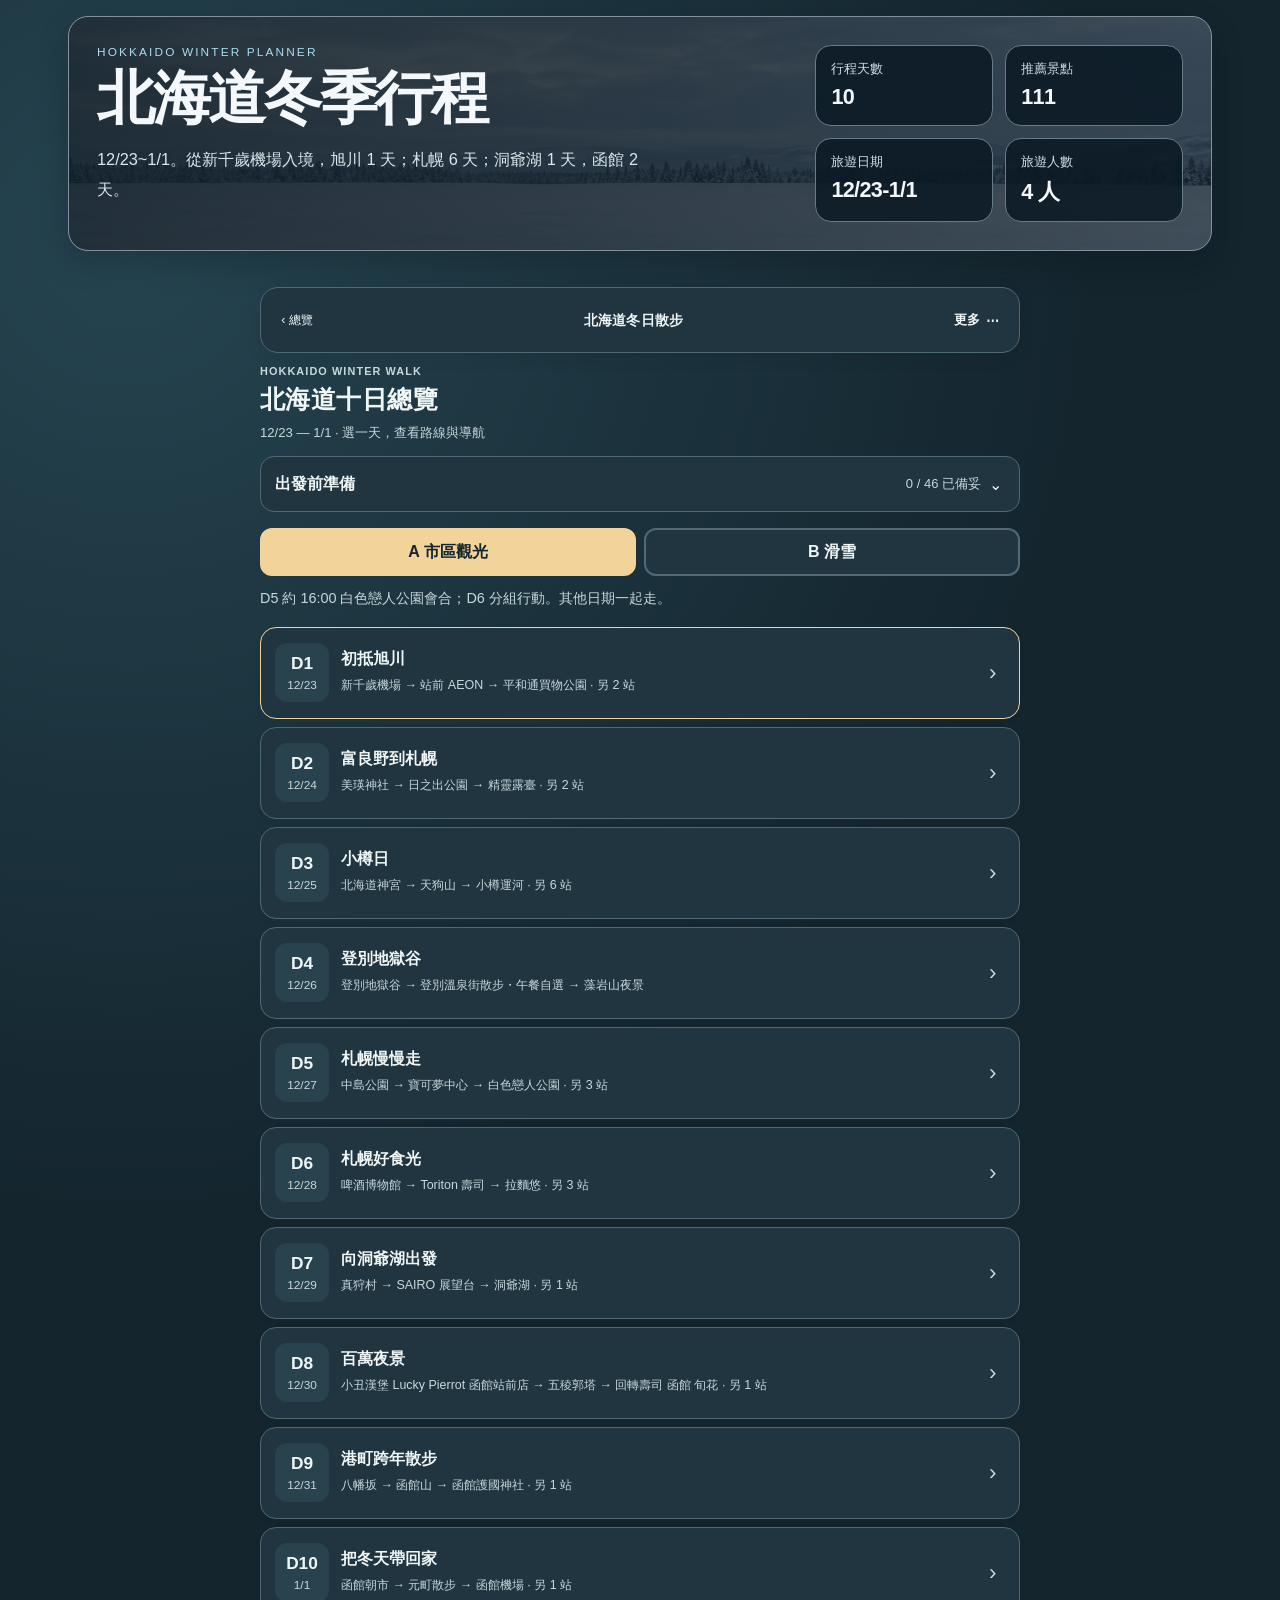
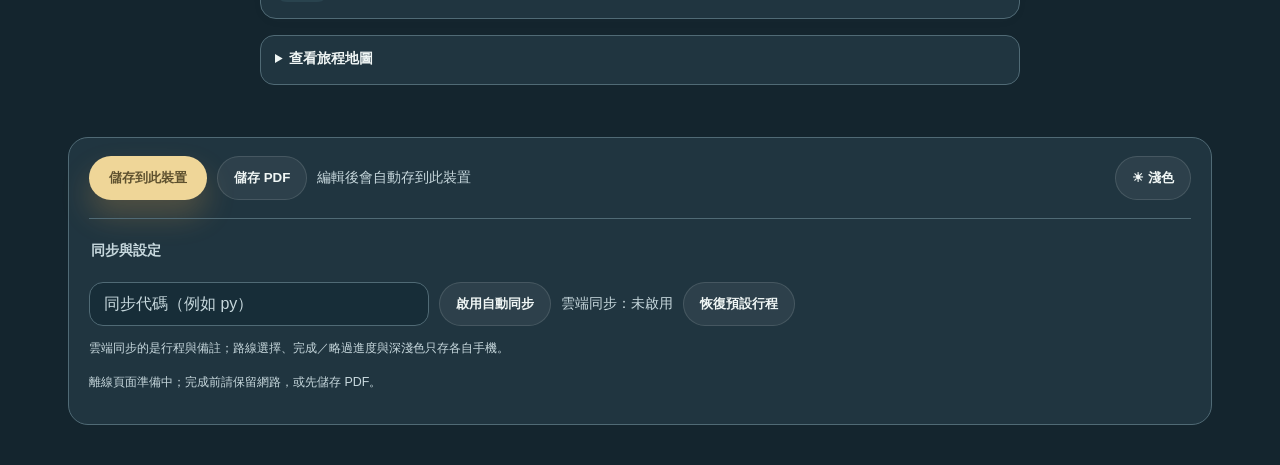
==== commit 5a47292d: "Apply remaining travel review fixes" ====
--- a/index.html
+++ b/index.html
@@ -10,7 +10,7 @@
     />
     <link rel="stylesheet" href="styles.css?v=20261103-day-flights" />
     <link rel="stylesheet" href="journey.css?v=20261104-sapporo-shopping" />
-    <link rel="stylesheet" href="journey-winter.css?v=20261119-d3-lunch-open" />
+    <link rel="stylesheet" href="journey-winter.css?v=20261119-trip-review" />
   </head>
   <body class="winter-view-active" data-planner-theme="dark">
     <main class="shell">
@@ -246,12 +246,12 @@
 
     <!-- deploy-stamp: 2026-09-21T18:00:00+08:00 -->
     <script src="sync-config.js"></script>
-    <script src="timing-drafts.js?v=20261119-d3-lunch-open"></script>
-    <script src="app.js?v=20261119-d3-lunch-open"></script>
-    <script src="travel-tools.js?v=20261119-d3-lunch-open"></script>
-    <script src="journey-scenes.js?v=20261119-d3-lunch-open"></script>
-    <script src="departure-prep.js?v=20261119-d3-lunch-open"></script>
-    <script src="journey.js?v=20261119-d3-lunch-open"></script>
-    <script src="offline.js?v=20261119-d3-lunch-open"></script>
+    <script src="timing-drafts.js?v=20261119-trip-review"></script>
+    <script src="app.js?v=20261119-trip-review"></script>
+    <script src="travel-tools.js?v=20261119-trip-review"></script>
+    <script src="journey-scenes.js?v=20261119-trip-review"></script>
+    <script src="departure-prep.js?v=20261119-trip-review"></script>
+    <script src="journey.js?v=20261119-trip-review"></script>
+    <script src="offline.js?v=20261119-trip-review"></script>
   </body>
 </html>
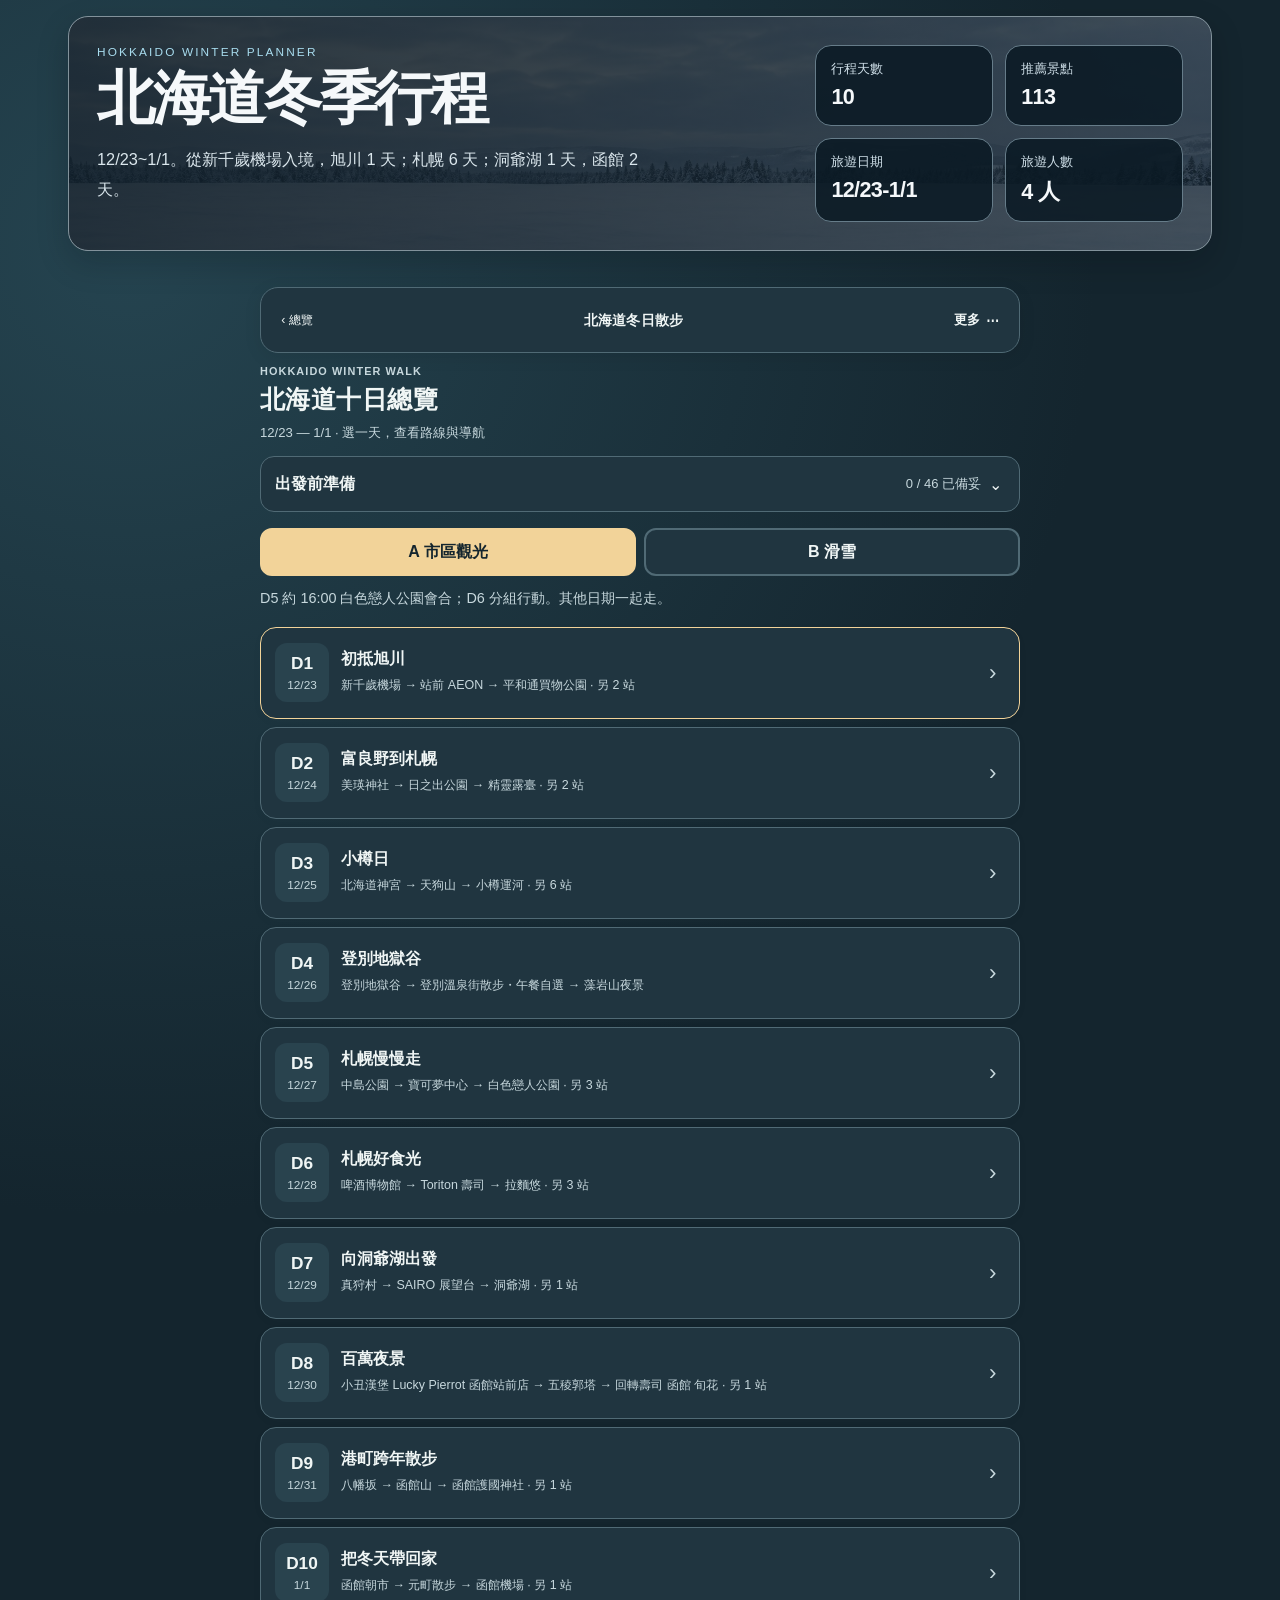
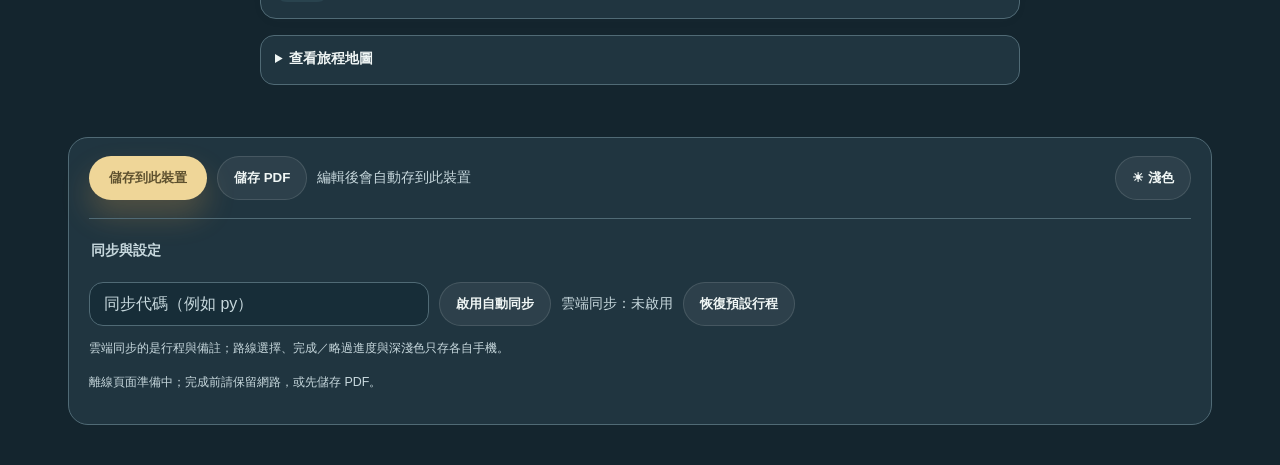
==== commit 7176c419: "Add Day 3 dinner choices and Day 10 airport bus shortcut" ====
--- a/index.html
+++ b/index.html
@@ -10,7 +10,7 @@
     />
     <link rel="stylesheet" href="styles.css?v=20261103-day-flights" />
     <link rel="stylesheet" href="journey.css?v=20261104-sapporo-shopping" />
-    <link rel="stylesheet" href="journey-winter.css?v=20261119-trip-review" />
+    <link rel="stylesheet" href="journey-winter.css?v=20261124-d3-dinner" />
   </head>
   <body class="winter-view-active" data-planner-theme="dark">
     <main class="shell">
@@ -246,12 +246,12 @@
 
     <!-- deploy-stamp: 2026-09-21T18:00:00+08:00 -->
     <script src="sync-config.js"></script>
-    <script src="timing-drafts.js?v=20261119-trip-review"></script>
-    <script src="app.js?v=20261119-trip-review"></script>
-    <script src="travel-tools.js?v=20261119-trip-review"></script>
-    <script src="journey-scenes.js?v=20261119-trip-review"></script>
-    <script src="departure-prep.js?v=20261119-trip-review"></script>
-    <script src="journey.js?v=20261119-trip-review"></script>
-    <script src="offline.js?v=20261119-trip-review"></script>
+    <script src="timing-drafts.js?v=20261124-d3-dinner"></script>
+    <script src="app.js?v=20261124-d3-dinner"></script>
+    <script src="travel-tools.js?v=20261124-d3-dinner"></script>
+    <script src="journey-scenes.js?v=20261124-d3-dinner"></script>
+    <script src="departure-prep.js?v=20261124-d3-dinner"></script>
+    <script src="journey.js?v=20261124-d3-dinner"></script>
+    <script src="offline.js?v=20261124-d3-dinner"></script>
   </body>
 </html>
--- a/journey-winter.css
+++ b/journey-winter.css
@@ -385,6 +385,18 @@
 .prep-item input:checked + span strong { color: var(--muted); text-decoration: line-through; }
 .prep-item a { display: flex; align-items: center; min-height: 44px; width: fit-content; max-width: calc(100% - 36px); margin-left: 36px; padding: 8px 0; font-size: .875rem; color: var(--accent-2); text-underline-offset: 3px; overflow-wrap: anywhere; }
 .workspace.is-travel:not(.is-overview) #day-options-shell[data-day="5"]:not([hidden]) { display: block; }
+.airport-bus-quick {
+  display: grid; grid-template-columns: minmax(0, 1fr) auto; align-items: center; gap: 6px 12px;
+  margin: 0 0 12px; padding: 10px 12px; border: 1px solid var(--line); border-radius: 12px;
+  background: var(--paper); color: var(--text); font-size: .875rem; line-height: 1.5;
+}
+.airport-bus-quick p { margin: 0; overflow-wrap: anywhere; }
+.airport-bus-quick a {
+  display: inline-flex; align-items: center; justify-content: center; min-height: 44px;
+  padding: 0 10px; border: 1px solid #c8a868; border-radius: 10px;
+  background: var(--warm-surface); color: #423619; font-weight: 700; text-decoration: none; white-space: nowrap;
+}
+.airport-bus-quick .airport-bus-quick-note { grid-column: 1 / -1; color: var(--muted); font-size: .8125rem; }
 .travel-route-picker { margin: 12px 0; }
 .travel-route-picker > div { display: flex; gap: 8px; }
 .travel-route-picker button { flex: 1; min-height: 44px; padding: 10px; border: 1px solid var(--line); border-radius: 12px; color: var(--text); background: var(--surface); font: inherit; cursor: pointer; }
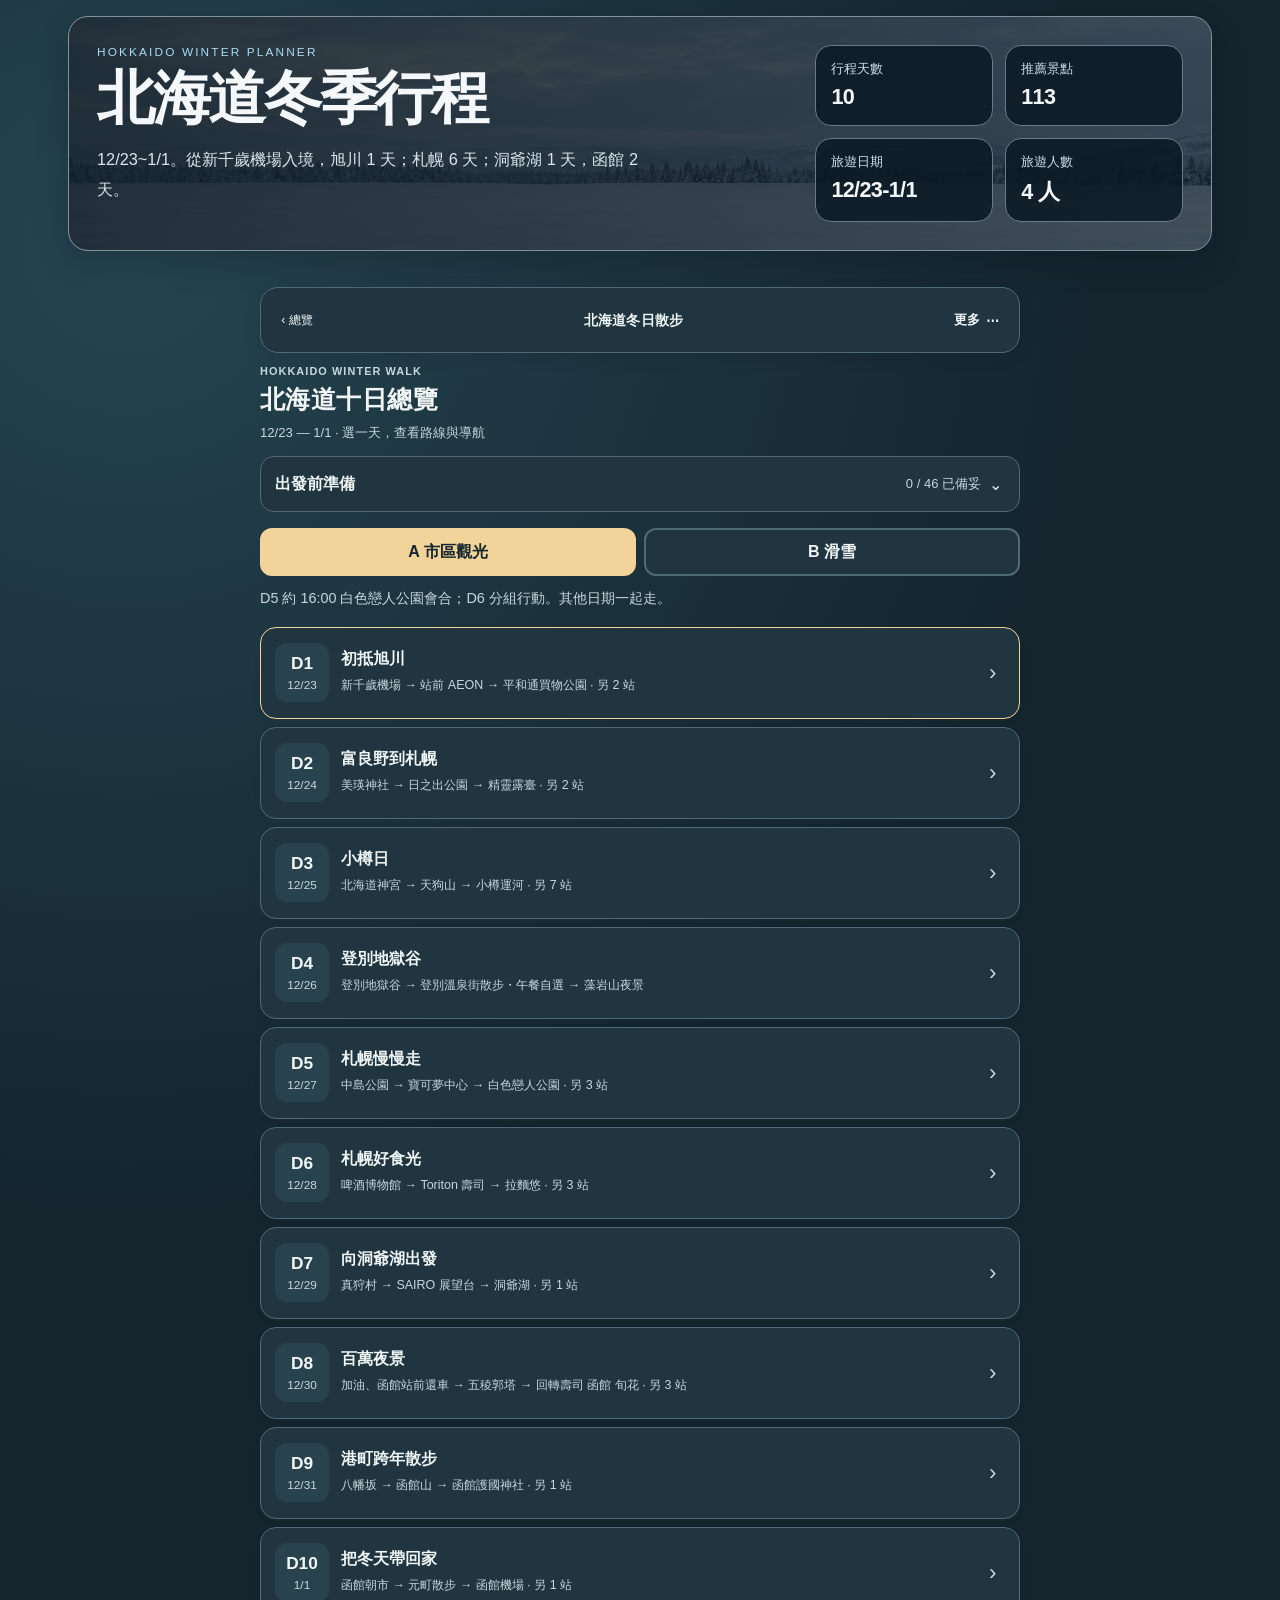
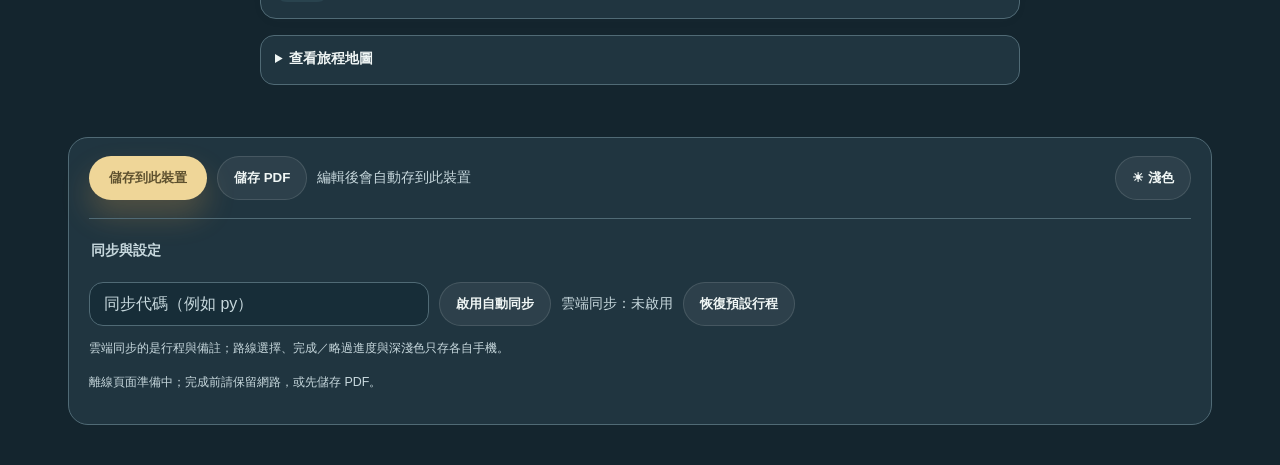
==== commit 3197c401: "Improve travel navigation and restore Day 3 cafe" ====
--- a/index.html
+++ b/index.html
@@ -10,7 +10,7 @@
     />
     <link rel="stylesheet" href="styles.css?v=20261103-day-flights" />
     <link rel="stylesheet" href="journey.css?v=20261104-sapporo-shopping" />
-    <link rel="stylesheet" href="journey-winter.css?v=20261124-d3-dinner" />
+    <link rel="stylesheet" href="journey-winter.css?v=20261124-travel-next" />
   </head>
   <body class="winter-view-active" data-planner-theme="dark">
     <main class="shell">
@@ -246,12 +246,12 @@
 
     <!-- deploy-stamp: 2026-09-21T18:00:00+08:00 -->
     <script src="sync-config.js"></script>
-    <script src="timing-drafts.js?v=20261124-d3-dinner"></script>
-    <script src="app.js?v=20261124-d3-dinner"></script>
-    <script src="travel-tools.js?v=20261124-d3-dinner"></script>
-    <script src="journey-scenes.js?v=20261124-d3-dinner"></script>
-    <script src="departure-prep.js?v=20261124-d3-dinner"></script>
-    <script src="journey.js?v=20261124-d3-dinner"></script>
-    <script src="offline.js?v=20261124-d3-dinner"></script>
+    <script src="timing-drafts.js?v=20261124-travel-next"></script>
+    <script src="app.js?v=20261124-travel-next"></script>
+    <script src="travel-tools.js?v=20261124-travel-next"></script>
+    <script src="journey-scenes.js?v=20261124-travel-next"></script>
+    <script src="departure-prep.js?v=20261124-travel-next"></script>
+    <script src="journey.js?v=20261124-travel-next"></script>
+    <script src="offline.js?v=20261124-travel-next"></script>
   </body>
 </html>
